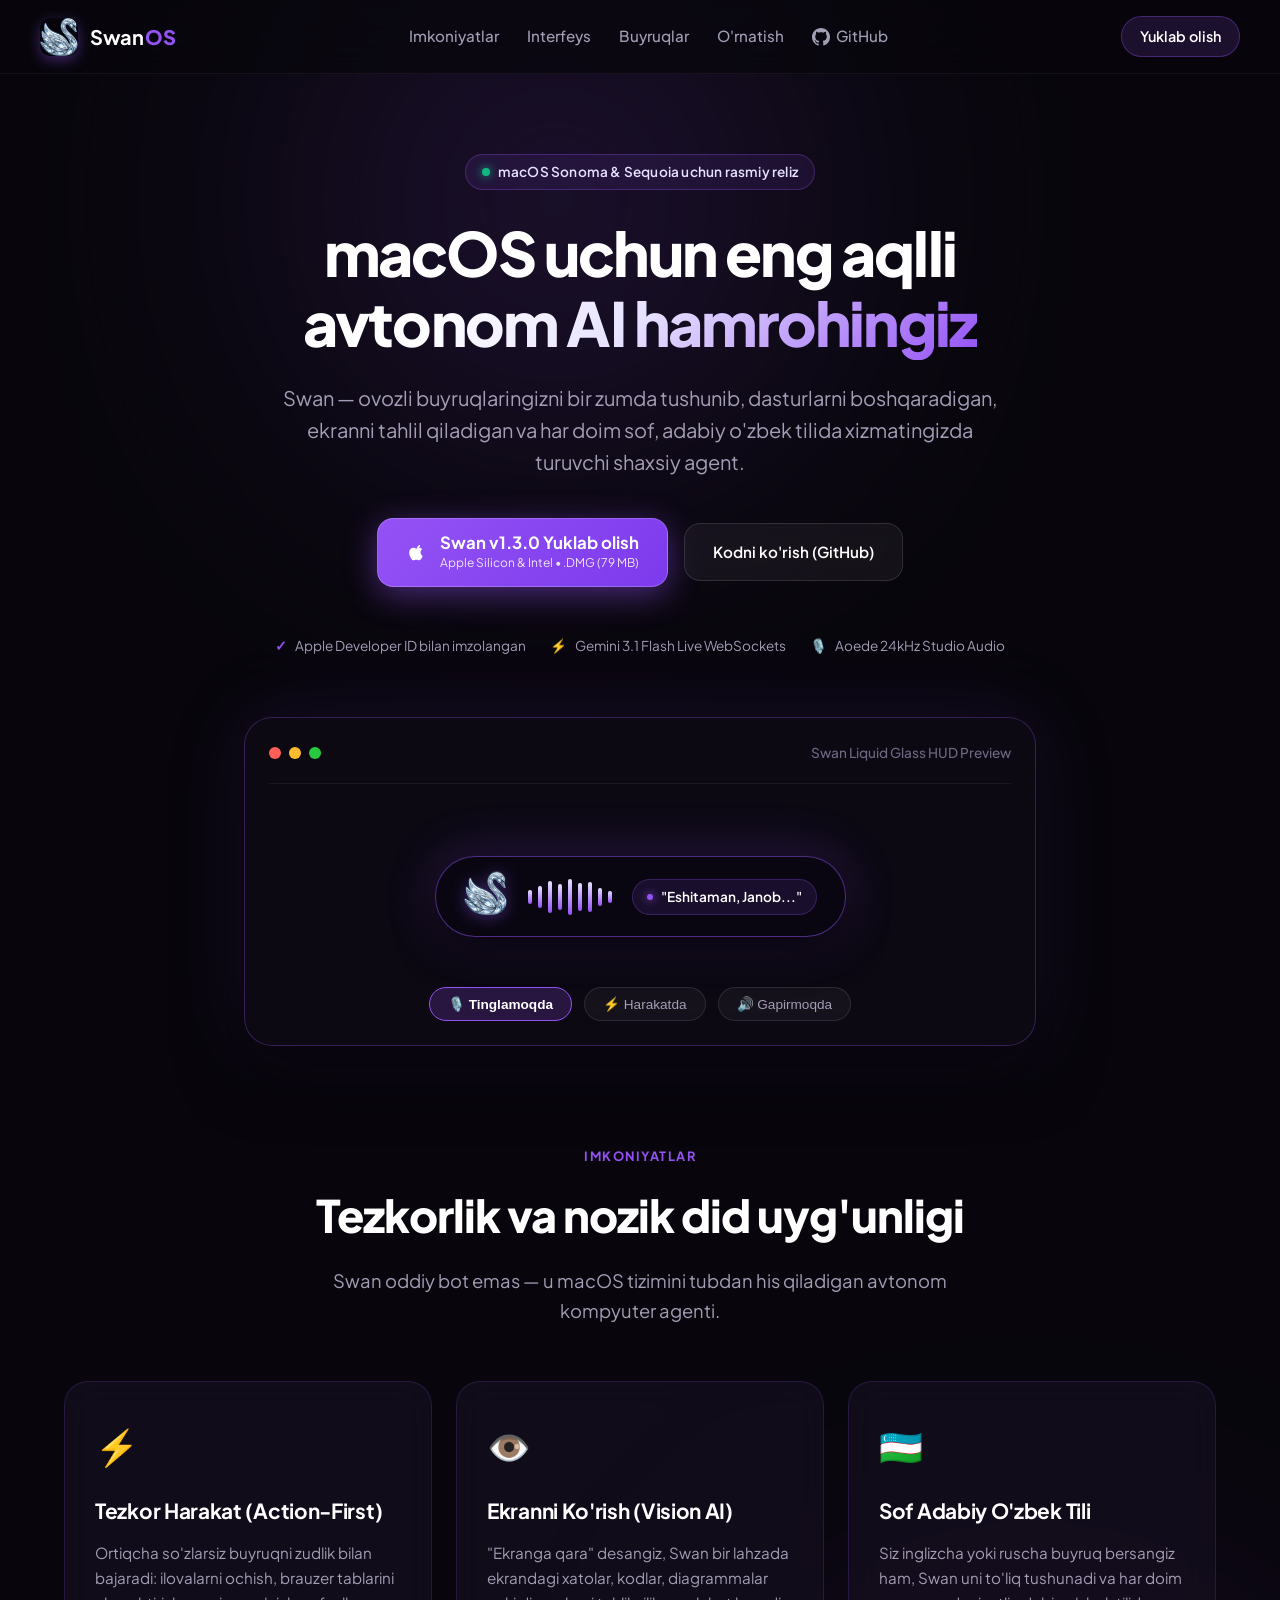
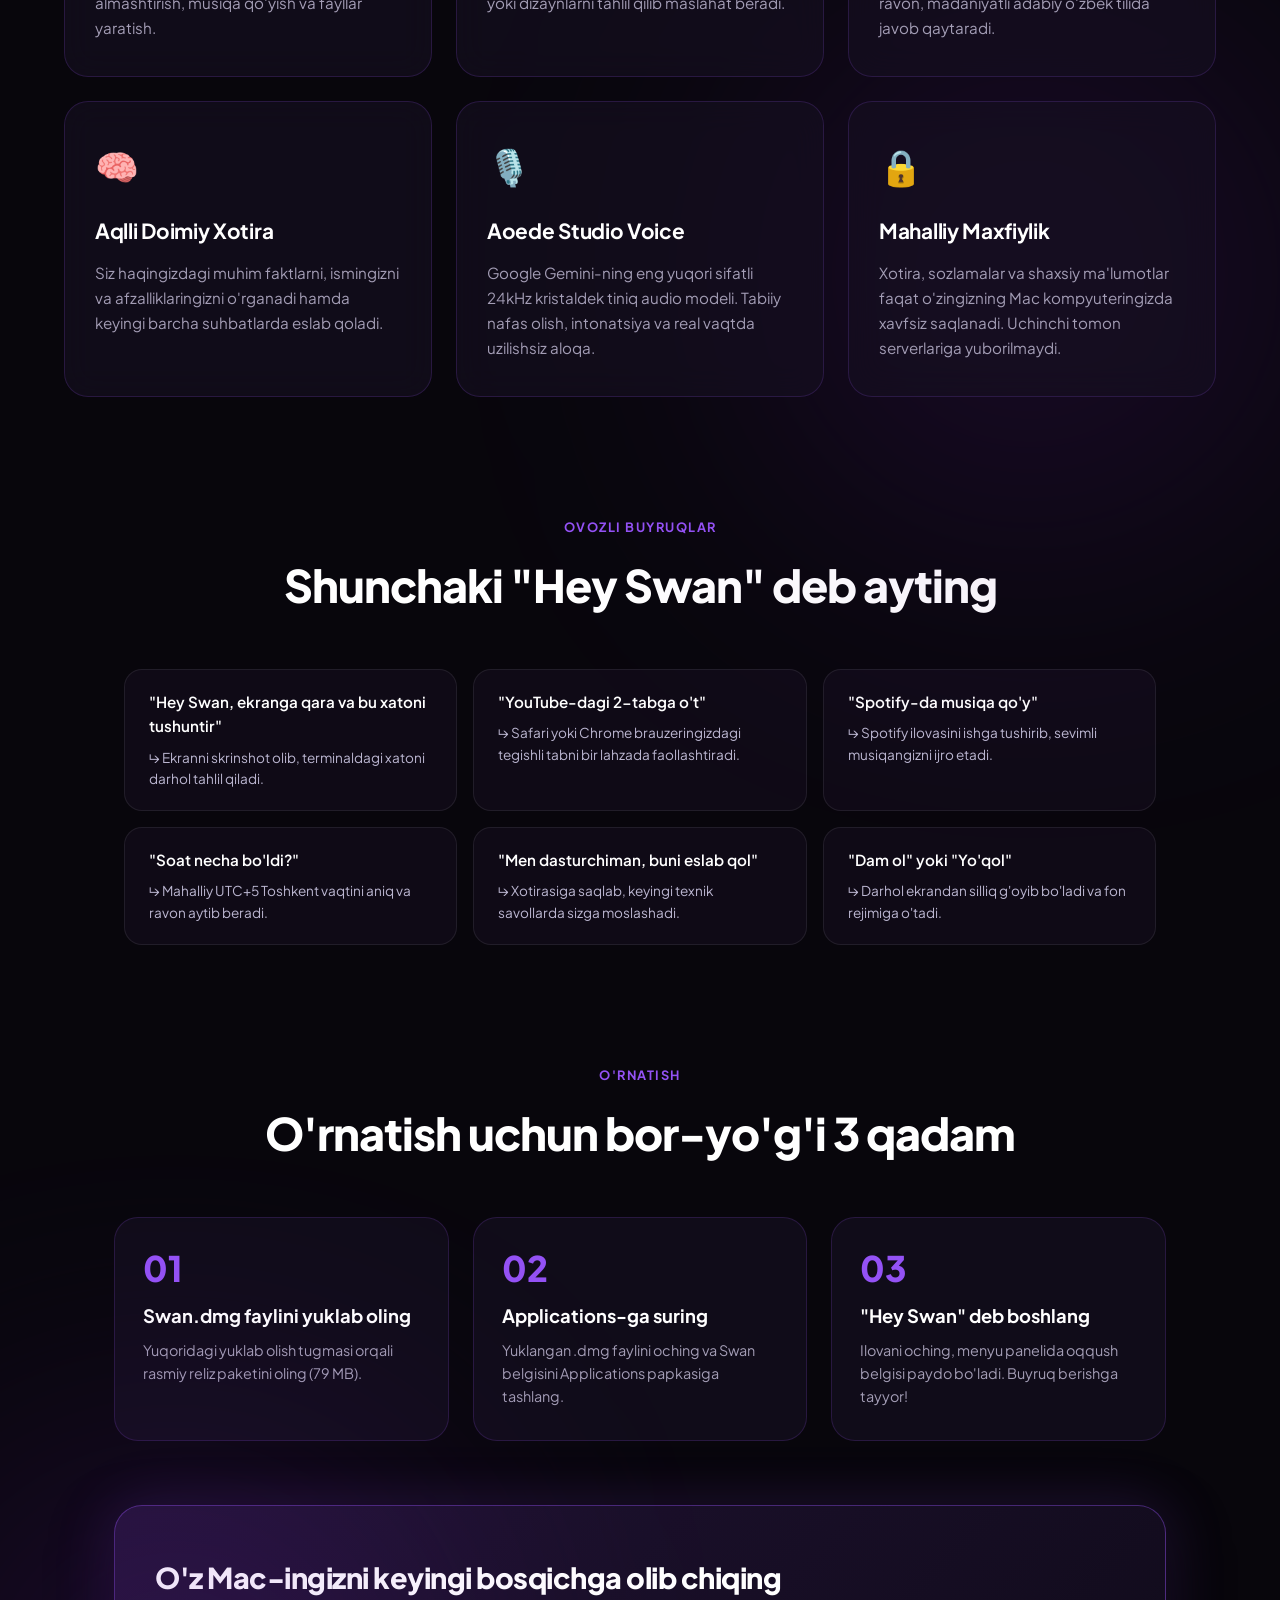
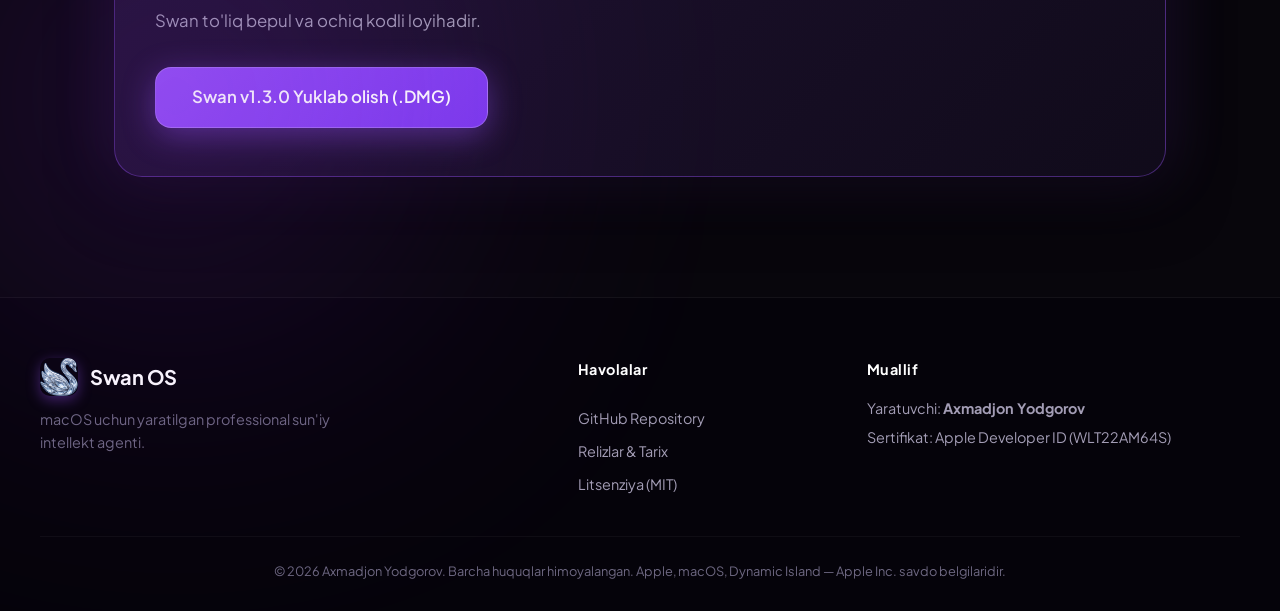
==== docs/index.html @ 7683cc13 "feat(release): Swan v1.3.0 - top-bezel cyber-hand pointer cursor, floating movable/resizable report " ====
<!DOCTYPE html>
<html lang="uz">
<head>
  <meta charset="UTF-8">
  <meta name="viewport" content="width=device-width, initial-scale=1.0">
  <title>Swan AI — macOS uchun avtonom intellektual agent</title>
  <meta name="description" content="macOS uchun maxsus yaratilgan, sof o'zbek tilida so'zlashuvchi avtonom sun'iy intellekt kompyuter agenti.">
  <link rel="icon" type="image/png" href="swan_logo.png">
  <link rel="stylesheet" href="style.css">
  <link rel="preconnect" href="https://fonts.googleapis.com">
  <link rel="preconnect" href="https://fonts.gstatic.com" crossorigin>
  <link href="https://fonts.googleapis.com/css2?family=Plus+Jakarta+Sans:wght@300;400;500;600;700;800&display=swap" rel="stylesheet">
</head>
<body>
  <!-- Ambient background glow -->
  <div class="ambient-glow glow-1"></div>
  <div class="ambient-glow glow-2"></div>
  <div class="ambient-glow glow-3"></div>

  <!-- Navigation -->
  <header class="nav-container">
    <nav class="navbar">
      <a href="#" class="brand">
        <img src="swan_logo.png" alt="Swan Logo" class="nav-logo">
        <span class="brand-text">Swan<span class="brand-accent">OS</span></span>
      </a>
      <div class="nav-links">
        <a href="#features">Imkoniyatlar</a>
        <a href="#demo">Interfeys</a>
        <a href="#commands">Buyruqlar</a>
        <a href="#install">O'rnatish</a>
        <a href="https://github.com/AxmadjonTeacher/AI-assistant" target="_blank" class="github-link">
          <svg class="gh-icon" viewBox="0 0 24 24" width="18" height="18" fill="currentColor">
            <path d="M12 0C5.37 0 0 5.37 0 12c0 5.31 3.435 9.795 8.205 11.385.6.105.825-.255.825-.57 0-.285-.015-1.23-.015-2.235-3.015.555-3.795-.735-4.035-1.41-.135-.345-.72-1.41-1.23-1.695-.42-.225-1.02-.78-.015-.795.945-.015 1.62.87 1.845 1.23 1.08 1.815 2.805 1.305 3.495.99.105-.78.42-1.305.765-1.605-2.67-.3-5.46-1.335-5.46-5.925 0-1.305.465-2.385 1.23-3.225-.12-.3-.54-1.53.12-3.18 0 0 1.005-.315 3.3 1.23.96-.27 1.98-.405 3-.405s2.04.135 3 .405c2.295-1.56 3.3-1.23 3.3-1.23.66 1.65.24 2.88.12 3.18.765.84 1.23 1.905 1.23 3.225 0 4.605-2.805 5.625-5.475 5.925.435.375.81 1.095.81 2.22 0 1.605-.015 2.895-.015 3.3 0 .315.225.69.825.57A12.02 12.02 0 0024 12c0-6.63-5.37-12-12-12z"/>
          </svg>
          GitHub
        </a>
      </div>
      <a href="https://github.com/AxmadjonTeacher/AI-assistant/releases/latest/download/Swan.dmg" class="nav-btn">
        <span>Yuklab olish</span>
      </a>
    </nav>
  </header>

  <!-- Hero Section -->
  <main>
    <section class="hero-section">
      <div class="hero-pill">
        <span class="pill-dot"></span>
        <span class="pill-text">macOS Sonoma & Sequoia uchun rasmiy reliz</span>
      </div>

      <h1 class="hero-title">
        macOS uchun eng aqlli <br>
        <span class="text-gradient">avtonom AI hamrohingiz</span>
      </h1>

      <p class="hero-subtitle">
        Swan — ovozli buyruqlaringizni bir zumda tushunib, dasturlarni boshqaradigan, ekranni tahlil qiladigan va har doim sof, adabiy o'zbek tilida xizmatingizda turuvchi shaxsiy agent.
      </p>

      <div class="hero-cta-group">
        <a href="https://github.com/AxmadjonTeacher/AI-assistant/releases/latest/download/Swan.dmg" class="btn-primary">
          <svg viewBox="0 0 24 24" width="20" height="20" fill="currentColor" class="apple-icon">
            <path d="M18.71 19.5c-.83 1.24-1.71 2.45-3.05 2.47-1.34.03-1.77-.79-3.29-.79-1.53 0-2 .77-3.27.82-1.31.05-2.3-1.32-3.14-2.53C4.25 17 2.94 12.45 4.7 9.39c.87-1.52 2.43-2.48 4.12-2.51 1.28-.02 2.5.87 3.29.87.78 0 2.26-1.07 3.81-.91.65.03 2.47.26 3.64 1.98-.09.06-2.17 1.28-2.15 3.81.03 3.02 2.65 4.03 2.68 4.04-.03.07-.42 1.44-1.38 2.83M15.97 6.37c.61-.75 1.04-1.8 1.01-2.85-.9.04-2.03.62-2.67 1.37-.56.65-1.06 1.71-.93 2.73 1.01.08 2.05-.53 2.59-1.25z"/>
          </svg>
          <div class="btn-text-col">
            <span class="btn-title">Swan v1.3.0 Yuklab olish</span>
            <span class="btn-meta">Apple Silicon & Intel • .DMG (79 MB)</span>
          </div>
        </a>
        <a href="https://github.com/AxmadjonTeacher/AI-assistant" target="_blank" class="btn-secondary">
          <span>Kodni ko'rish (GitHub)</span>
        </a>
      </div>

      <div class="hero-badges">
        <div class="badge-item">
          <span class="badge-icon">✓</span>
          <span>Apple Developer ID bilan imzolangan</span>
        </div>
        <div class="badge-item">
          <span class="badge-icon">⚡</span>
          <span>Gemini 3.1 Flash Live WebSockets</span>
        </div>
        <div class="badge-item">
          <span class="badge-icon">🎙️</span>
          <span>Aoede 24kHz Studio Audio</span>
        </div>
      </div>
    </section>

    <!-- Liquid HUD Interactive Preview -->
    <section id="demo" class="preview-section">
      <div class="preview-wrapper">
        <div class="mac-status-mockup">
          <div class="traffic-lights">
            <span class="dot close"></span>
            <span class="dot min"></span>
            <span class="dot max"></span>
          </div>
          <div class="mockup-title">Swan Liquid Glass HUD Preview</div>
        </div>

        <div class="hud-capsule-display">
          <div class="liquid-capsule">
            <div class="capsule-logo-container">
              <img src="swan_logo.png" alt="Swan Crystal Logo" class="capsule-swan-logo">
            </div>

            <div class="capsule-wave-area">
              <div class="wave-canvas-mockup">
                <span class="wave-bar bar-1"></span>
                <span class="wave-bar bar-2"></span>
                <span class="wave-bar bar-3"></span>
                <span class="wave-bar bar-4"></span>
                <span class="wave-bar bar-5"></span>
                <span class="wave-bar bar-6"></span>
                <span class="wave-bar bar-7"></span>
                <span class="wave-bar bar-8"></span>
                <span class="wave-bar bar-9"></span>
              </div>
            </div>

            <div class="capsule-status-badge">
              <span class="status-pulse"></span>
              <span class="status-text" id="statusText">"Eshitaman, Janob..."</span>
            </div>
          </div>
        </div>

        <div class="hud-interactive-controls">
          <button class="pill-ctrl active" onclick="setDemoState('listening')">🎙️ Tinglamoqda</button>
          <button class="pill-ctrl" onclick="setDemoState('thinking')">⚡ Harakatda</button>
          <button class="pill-ctrl" onclick="setDemoState('speaking')">🔊 Gapirmoqda</button>
        </div>
      </div>
    </section>

    <!-- Key Features Grid -->
    <section id="features" class="features-section">
      <div class="section-tag">IMKONIYATLAR</div>
      <h2 class="section-heading">Tezkorlik va nozik did uyg'unligi</h2>
      <p class="section-desc">Swan oddiy bot emas — u macOS tizimini tubdan his qiladigan avtonom kompyuter agenti.</p>

      <div class="features-grid">
        <div class="feature-card">
          <div class="card-glow"></div>
          <div class="card-icon">⚡</div>
          <h3 class="card-title">Tezkor Harakat (Action-First)</h3>
          <p class="card-desc">Ortiqcha so'zlarsiz buyruqni zudlik bilan bajaradi: ilovalarni ochish, brauzer tablarini almashtirish, musiqa qo'yish va fayllar yaratish.</p>
        </div>

        <div class="feature-card">
          <div class="card-glow"></div>
          <div class="card-icon">👁️</div>
          <h3 class="card-title">Ekranni Ko'rish (Vision AI)</h3>
          <p class="card-desc">"Ekranga qara" desangiz, Swan bir lahzada ekrandagi xatolar, kodlar, diagrammalar yoki dizaynlarni tahlil qilib maslahat beradi.</p>
        </div>

        <div class="feature-card">
          <div class="card-glow"></div>
          <div class="card-icon">🇺🇿</div>
          <h3 class="card-title">Sof Adabiy O'zbek Tili</h3>
          <p class="card-desc">Siz inglizcha yoki ruscha buyruq bersangiz ham, Swan uni to'liq tushunadi va har doim ravon, madaniyatli adabiy o'zbek tilida javob qaytaradi.</p>
        </div>

        <div class="feature-card">
          <div class="card-glow"></div>
          <div class="card-icon">🧠</div>
          <h3 class="card-title">Aqlli Doimiy Xotira</h3>
          <p class="card-desc">Siz haqingizdagi muhim faktlarni, ismingizni va afzalliklaringizni o'rganadi hamda keyingi barcha suhbatlarda eslab qoladi.</p>
        </div>

        <div class="feature-card">
          <div class="card-glow"></div>
          <div class="card-icon">🎙️</div>
          <h3 class="card-title">Aoede Studio Voice</h3>
          <p class="card-desc">Google Gemini-ning eng yuqori sifatli 24kHz kristaldek tiniq audio modeli. Tabiiy nafas olish, intonatsiya va real vaqtda uzilishsiz aloqa.</p>
        </div>

        <div class="feature-card">
          <div class="card-glow"></div>
          <div class="card-icon">🔒</div>
          <h3 class="card-title">Mahalliy Maxfiylik</h3>
          <p class="card-desc">Xotira, sozlamalar va shaxsiy ma'lumotlar faqat o'zingizning Mac kompyuteringizda xavfsiz saqlanadi. Uchinchi tomon serverlariga yuborilmaydi.</p>
        </div>
      </div>
    </section>

    <!-- Voice Commands Showcase -->
    <section id="commands" class="commands-section">
      <div class="section-tag">OVOZLI BUYRUQLAR</div>
      <h2 class="section-heading">Shunchaki "Hey Swan" deb ayting</h2>

      <div class="commands-grid">
        <div class="cmd-box">
          <div class="cmd-quote">"Hey Swan, ekranga qara va bu xatoni tushuntir"</div>
          <div class="cmd-response">↳ Ekranni skrinshot olib, terminaldagi xatoni darhol tahlil qiladi.</div>
        </div>
        <div class="cmd-box">
          <div class="cmd-quote">"YouTube-dagi 2-tabga o't"</div>
          <div class="cmd-response">↳ Safari yoki Chrome brauzeringizdagi tegishli tabni bir lahzada faollashtiradi.</div>
        </div>
        <div class="cmd-box">
          <div class="cmd-quote">"Spotify-da musiqa qo'y"</div>
          <div class="cmd-response">↳ Spotify ilovasini ishga tushirib, sevimli musiqangizni ijro etadi.</div>
        </div>
        <div class="cmd-box">
          <div class="cmd-quote">"Soat necha bo'ldi?"</div>
          <div class="cmd-response">↳ Mahalliy UTC+5 Toshkent vaqtini aniq va ravon aytib beradi.</div>
        </div>
        <div class="cmd-box">
          <div class="cmd-quote">"Men dasturchiman, buni eslab qol"</div>
          <div class="cmd-response">↳ Xotirasiga saqlab, keyingi texnik savollarda sizga moslashadi.</div>
        </div>
        <div class="cmd-box">
          <div class="cmd-quote">"Dam ol" yoki "Yo'qol"</div>
          <div class="cmd-response">↳ Darhol ekrandan silliq g'oyib bo'ladi va fon rejimiga o'tadi.</div>
        </div>
      </div>
    </section>

    <!-- Installation Steps -->
    <section id="install" class="install-section">
      <div class="section-tag">O'RNATISH</div>
      <h2 class="section-heading">O'rnatish uchun bor-yo'g'i 3 qadam</h2>

      <div class="steps-grid">
        <div class="step-card">
          <div class="step-num">01</div>
          <h3 class="step-title">Swan.dmg faylini yuklab oling</h3>
          <p class="step-text">Yuqoridagi yuklab olish tugmasi orqali rasmiy reliz paketini oling (79 MB).</p>
        </div>
        <div class="step-card">
          <div class="step-num">02</div>
          <h3 class="step-title">Applications-ga suring</h3>
          <p class="step-text">Yuklangan .dmg faylini oching va Swan belgisini Applications papkasiga tashlang.</p>
        </div>
        <div class="step-card">
          <div class="step-num">03</div>
          <h3 class="step-title">"Hey Swan" deb boshlang</h3>
          <p class="step-text">Ilovani oching, menyu panelida oqqush belgisi paydo bo'ladi. Buyruq berishga tayyor!</p>
        </div>
      </div>

      <div class="download-banner">
        <div class="banner-content">
          <h3 class="banner-title">O'z Mac-ingizni keyingi bosqichga olib chiqing</h3>
          <p class="banner-subtitle">Swan to'liq bepul va ochiq kodli loyihadir.</p>
        </div>
        <a href="https://github.com/AxmadjonTeacher/AI-assistant/releases/latest/download/Swan.dmg" class="btn-primary banner-btn">
          <span>Swan v1.3.0 Yuklab olish (.DMG)</span>
        </a>
      </div>
    </section>
  </main>

  <!-- Footer -->
  <footer class="site-footer">
    <div class="footer-inner">
      <div class="footer-col">
        <div class="brand">
          <img src="swan_logo.png" alt="Swan Logo" class="nav-logo">
          <span class="brand-text">Swan OS</span>
        </div>
        <p class="footer-desc">macOS uchun yaratilgan professional sun'iy intellekt agenti.</p>
      </div>
      <div class="footer-col footer-links-col">
        <h4>Havolalar</h4>
        <a href="https://github.com/AxmadjonTeacher/AI-assistant" target="_blank">GitHub Repository</a>
        <a href="https://github.com/AxmadjonTeacher/AI-assistant/releases" target="_blank">Relizlar & Tarix</a>
        <a href="https://github.com/AxmadjonTeacher/AI-assistant/blob/main/LICENSE" target="_blank">Litsenziya (MIT)</a>
      </div>
      <div class="footer-col footer-author-col">
        <h4>Muallif</h4>
        <p>Yaratuvchi: <strong>Axmadjon Yodgorov</strong></p>
        <p>Sertifikat: Apple Developer ID (WLT22AM64S)</p>
      </div>
    </div>
    <div class="footer-bottom">
      <p>© 2026 Axmadjon Yodgorov. Barcha huquqlar himoyalangan. Apple, macOS, Dynamic Island — Apple Inc. savdo belgilaridir.</p>
    </div>
  </footer>

  <script>
    function setDemoState(state) {
      document.querySelectorAll('.pill-ctrl').forEach(btn => btn.classList.remove('active'));
      const statusText = document.getElementById('statusText');
      const waveBars = document.querySelectorAll('.wave-bar');
      
      if (state === 'listening') {
        event.target.classList.add('active');
        statusText.innerText = '"Eshitaman, Janob..."';
        waveBars.forEach(bar => {
          bar.style.animationDuration = '1.2s';
          bar.style.opacity = '0.9';
        });
      } else if (state === 'thinking') {
        event.target.classList.add('active');
        statusText.innerText = '⚡ Buyruq bajarilmoqda...';
        waveBars.forEach(bar => {
          bar.style.animationDuration = '0.5s';
          bar.style.opacity = '1';
        });
      } else if (state === 'speaking') {
        event.target.classList.add('active');
        statusText.innerText = '🔊 "Safari ochildi, Janob."';
        waveBars.forEach(bar => {
          bar.style.animationDuration = '0.8s';
          bar.style.opacity = '1';
        });
      }
    }
  </script>
</body>
</html>
---- docs/style.css ----
:root {
  --bg-color: #08060c;
  --bg-card: rgba(22, 16, 33, 0.65);
  --bg-card-hover: rgba(32, 24, 48, 0.85);
  --border-card: rgba(148, 82, 245, 0.18);
  --border-card-hover: rgba(148, 82, 245, 0.45);
  --color-violet: #9452F5;
  --color-lavender: #E6E1FF;
  --color-accent: #A855F7;
  --text-main: #FFFFFF;
  --text-sub: #A39DB5;
  --text-dim: #6E6882;
  --font-main: 'Plus Jakarta Sans', -apple-system, BlinkMacSystemFont, 'SF Pro Display', sans-serif;
  --radius-capsule: 9999px;
  --radius-card: 24px;
}

* {
  box-sizing: border-box;
  margin: 0;
  padding: 0;
}

html {
  scroll-behavior: smooth;
}

body {
  background-color: var(--bg-color);
  color: var(--text-main);
  font-family: var(--font-main);
  line-height: 1.6;
  overflow-x: hidden;
  position: relative;
  -webkit-font-smoothing: antialiased;
}

/* Ambient glow orbs */
.ambient-glow {
  position: absolute;
  border-radius: 50%;
  filter: blur(140px);
  pointer-events: none;
  z-index: 0;
  opacity: 0.35;
}

.glow-1 {
  top: -100px;
  left: 20%;
  width: 600px;
  height: 600px;
  background: radial-gradient(circle, #9452F5 0%, rgba(148, 82, 245, 0) 70%);
}

.glow-2 {
  top: 40%;
  right: -100px;
  width: 700px;
  height: 700px;
  background: radial-gradient(circle, #6B21A8 0%, rgba(107, 33, 168, 0) 70%);
}

.glow-3 {
  bottom: 5%;
  left: -150px;
  width: 650px;
  height: 650px;
  background: radial-gradient(circle, #7E22CE 0%, rgba(126, 34, 206, 0) 70%);
}

/* Navigation */
.nav-container {
  position: sticky;
  top: 0;
  z-index: 100;
  padding: 16px 24px;
  backdrop-filter: blur(20px);
  -webkit-backdrop-filter: blur(20px);
  background: rgba(8, 6, 12, 0.7);
  border-bottom: 1px solid rgba(255, 255, 255, 0.05);
}

.navbar {
  max-width: 1200px;
  margin: 0 auto;
  display: flex;
  align-items: center;
  justify-content: space-between;
}

.brand {
  display: flex;
  align-items: center;
  gap: 12px;
  text-decoration: none;
  color: #fff;
}

.nav-logo {
  width: 38px;
  height: 38px;
  border-radius: 10px;
  object-fit: cover;
  box-shadow: 0 4px 14px rgba(148, 82, 245, 0.4);
}

.brand-text {
  font-size: 1.25rem;
  font-weight: 700;
  letter-spacing: -0.5px;
}

.brand-accent {
  color: var(--color-violet);
  margin-left: 2px;
  font-weight: 800;
}

.nav-links {
  display: flex;
  align-items: center;
  gap: 28px;
}

.nav-links a {
  color: var(--text-sub);
  text-decoration: none;
  font-size: 0.95rem;
  font-weight: 500;
  transition: color 0.2s;
  display: flex;
  align-items: center;
  gap: 6px;
}

.nav-links a:hover {
  color: #fff;
}

.nav-btn {
  background: rgba(148, 82, 245, 0.15);
  border: 1px solid rgba(148, 82, 245, 0.35);
  color: #fff;
  padding: 8px 18px;
  border-radius: var(--radius-capsule);
  font-size: 0.9rem;
  font-weight: 600;
  text-decoration: none;
  transition: all 0.2s;
}

.nav-btn:hover {
  background: var(--color-violet);
  box-shadow: 0 4px 20px rgba(148, 82, 245, 0.5);
  transform: translateY(-1px);
}

/* Hero Section */
.hero-section {
  position: relative;
  z-index: 1;
  max-width: 960px;
  margin: 80px auto 60px;
  text-align: center;
  padding: 0 24px;
}

.hero-pill {
  display: inline-flex;
  align-items: center;
  gap: 8px;
  padding: 6px 16px;
  background: rgba(148, 82, 245, 0.1);
  border: 1px solid rgba(148, 82, 245, 0.3);
  border-radius: var(--radius-capsule);
  margin-bottom: 28px;
}

.pill-dot {
  width: 8px;
  height: 8px;
  border-radius: 50%;
  background: #10B981;
  box-shadow: 0 0 10px #10B981;
}

.pill-text {
  font-size: 0.85rem;
  font-weight: 600;
  color: var(--color-lavender);
  letter-spacing: 0.2px;
}

.hero-title {
  font-size: 3.8rem;
  font-weight: 800;
  letter-spacing: -1.8px;
  line-height: 1.15;
  margin-bottom: 24px;
}

.text-gradient {
  background: linear-gradient(135deg, #FFFFFF 20%, var(--color-lavender) 50%, var(--color-violet) 100%);
  -webkit-background-clip: text;
  -webkit-text-fill-color: transparent;
}

.hero-subtitle {
  font-size: 1.25rem;
  color: var(--text-sub);
  max-width: 720px;
  margin: 0 auto 40px;
  line-height: 1.6;
  font-weight: 400;
}

.hero-cta-group {
  display: flex;
  align-items: center;
  justify-content: center;
  gap: 16px;
  margin-bottom: 48px;
  flex-wrap: wrap;
}

.btn-primary {
  display: inline-flex;
  align-items: center;
  gap: 14px;
  background: linear-gradient(135deg, #9452F5 0%, #7C3AED 100%);
  color: #fff;
  padding: 14px 28px;
  border-radius: 16px;
  text-decoration: none;
  font-weight: 600;
  box-shadow: 0 8px 32px rgba(148, 82, 245, 0.45);
  transition: all 0.25s;
  border: 1px solid rgba(255, 255, 255, 0.2);
}

.btn-primary:hover {
  transform: translateY(-2px);
  box-shadow: 0 12px 40px rgba(148, 82, 245, 0.65);
}

.apple-icon {
  flex-shrink: 0;
}

.btn-text-col {
  display: flex;
  flex-direction: column;
  text-align: left;
}

.btn-title {
  font-size: 1.05rem;
  font-weight: 700;
  line-height: 1.2;
}

.btn-meta {
  font-size: 0.75rem;
  opacity: 0.85;
  font-weight: 400;
}

.btn-secondary {
  display: inline-flex;
  align-items: center;
  background: rgba(255, 255, 255, 0.05);
  border: 1px solid rgba(255, 255, 255, 0.12);
  color: #fff;
  padding: 16px 28px;
  border-radius: 16px;
  text-decoration: none;
  font-weight: 600;
  font-size: 0.95rem;
  transition: all 0.2s;
  backdrop-filter: blur(10px);
}

.btn-secondary:hover {
  background: rgba(255, 255, 255, 0.1);
  border-color: rgba(255, 255, 255, 0.25);
  transform: translateY(-2px);
}

.hero-badges {
  display: flex;
  align-items: center;
  justify-content: center;
  gap: 24px;
  flex-wrap: wrap;
}

.badge-item {
  display: flex;
  align-items: center;
  gap: 8px;
  font-size: 0.85rem;
  color: var(--text-sub);
}

.badge-icon {
  color: var(--color-violet);
  font-weight: 700;
}

/* Liquid HUD Preview */
.preview-section {
  position: relative;
  z-index: 1;
  max-width: 840px;
  margin: 0 auto 100px;
  padding: 0 24px;
}

.preview-wrapper {
  background: rgba(14, 10, 22, 0.8);
  border: 1px solid rgba(148, 82, 245, 0.3);
  border-radius: 28px;
  padding: 24px;
  box-shadow: 0 24px 64px rgba(0, 0, 0, 0.6), 0 0 80px rgba(148, 82, 245, 0.15);
  backdrop-filter: blur(25px);
  -webkit-backdrop-filter: blur(25px);
}

.mac-status-mockup {
  display: flex;
  align-items: center;
  justify-content: space-between;
  padding-bottom: 20px;
  border-bottom: 1px solid rgba(255, 255, 255, 0.06);
  margin-bottom: 32px;
}

.traffic-lights {
  display: flex;
  gap: 8px;
}

.traffic-lights .dot {
  width: 12px;
  height: 12px;
  border-radius: 50%;
}

.dot.close { background: #FF5F56; }
.dot.min { background: #FFBD2E; }
.dot.max { background: #27C93F; }

.mockup-title {
  font-size: 0.85rem;
  color: var(--text-dim);
  font-weight: 500;
}

.hud-capsule-display {
  display: flex;
  justify-content: center;
  align-items: center;
  padding: 40px 0;
}

.liquid-capsule {
  display: flex;
  align-items: center;
  gap: 20px;
  background: rgba(10, 7, 18, 0.92);
  border: 1.5px solid rgba(148, 82, 245, 0.5);
  border-radius: 40px;
  padding: 14px 28px;
  box-shadow: 0 12px 40px rgba(0, 0, 0, 0.8), 0 0 50px rgba(148, 82, 245, 0.3);
}

.capsule-swan-logo {
  width: 44px;
  height: 44px;
  object-fit: contain;
  filter: drop-shadow(0 2px 8px rgba(148, 82, 245, 0.4));
}

.wave-canvas-mockup {
  display: flex;
  align-items: center;
  gap: 6px;
  height: 38px;
}

.wave-bar {
  width: 4px;
  background: linear-gradient(180deg, var(--color-lavender) 0%, var(--color-violet) 100%);
  border-radius: 4px;
  animation: wavePulse 1s ease-in-out infinite alternate;
}

.bar-1 { height: 14px; animation-delay: 0.1s; }
.bar-2 { height: 22px; animation-delay: 0.3s; }
.bar-3 { height: 32px; animation-delay: 0.2s; }
.bar-4 { height: 26px; animation-delay: 0.4s; }
.bar-5 { height: 36px; animation-delay: 0.15s; }
.bar-6 { height: 28px; animation-delay: 0.35s; }
.bar-7 { height: 30px; animation-delay: 0.25s; }
.bar-8 { height: 18px; animation-delay: 0.45s; }
.bar-9 { height: 12px; animation-delay: 0.05s; }

@keyframes wavePulse {
  0% { transform: scaleY(0.4); opacity: 0.6; }
  100% { transform: scaleY(1.2); opacity: 1; }
}

.capsule-status-badge {
  display: flex;
  align-items: center;
  gap: 8px;
  background: rgba(148, 82, 245, 0.12);
  padding: 6px 14px;
  border-radius: var(--radius-capsule);
  border: 1px solid rgba(148, 82, 245, 0.25);
}

.status-pulse {
  width: 6px;
  height: 6px;
  border-radius: 50%;
  background: var(--color-violet);
  box-shadow: 0 0 8px var(--color-violet);
}

.status-text {
  font-size: 0.85rem;
  font-weight: 600;
  color: #fff;
}

.hud-interactive-controls {
  display: flex;
  justify-content: center;
  gap: 12px;
  padding-top: 10px;
}

.pill-ctrl {
  background: rgba(255, 255, 255, 0.04);
  border: 1px solid rgba(255, 255, 255, 0.1);
  color: var(--text-sub);
  padding: 8px 18px;
  border-radius: var(--radius-capsule);
  font-size: 0.85rem;
  font-weight: 500;
  cursor: pointer;
  transition: all 0.2s;
}

.pill-ctrl:hover {
  background: rgba(255, 255, 255, 0.08);
  color: #fff;
}

.pill-ctrl.active {
  background: rgba(148, 82, 245, 0.2);
  border-color: var(--color-violet);
  color: #fff;
  font-weight: 600;
}

/* Features Section */
.features-section {
  max-width: 1200px;
  margin: 0 auto 120px;
  padding: 0 24px;
  text-align: center;
}

.section-tag {
  font-size: 0.8rem;
  font-weight: 700;
  color: var(--color-violet);
  letter-spacing: 1.5px;
  margin-bottom: 12px;
}

.section-heading {
  font-size: 2.8rem;
  font-weight: 800;
  letter-spacing: -1px;
  margin-bottom: 16px;
}

.section-desc {
  font-size: 1.15rem;
  color: var(--text-sub);
  max-width: 650px;
  margin: 0 auto 56px;
}

.features-grid {
  display: grid;
  grid-template-columns: repeat(auto-fit, minmax(340px, 1fr));
  gap: 24px;
  text-align: left;
}

.feature-card {
  position: relative;
  background: var(--bg-card);
  border: 1px solid var(--border-card);
  border-radius: var(--radius-card);
  padding: 36px 30px;
  overflow: hidden;
  transition: all 0.3s cubic-bezier(0.16, 1, 0.3, 1);
  backdrop-filter: blur(16px);
  -webkit-backdrop-filter: blur(16px);
}

.feature-card:hover {
  background: var(--bg-card-hover);
  border-color: var(--border-card-hover);
  transform: translateY(-4px);
  box-shadow: 0 16px 40px rgba(0, 0, 0, 0.4), 0 0 30px rgba(148, 82, 245, 0.15);
}

.card-icon {
  font-size: 2.2rem;
  margin-bottom: 20px;
}

.card-title {
  font-size: 1.3rem;
  font-weight: 700;
  margin-bottom: 12px;
  color: #fff;
  letter-spacing: -0.3px;
}

.card-desc {
  font-size: 0.95rem;
  color: var(--text-sub);
  line-height: 1.65;
}

/* Commands Showcase */
.commands-section {
  max-width: 1080px;
  margin: 0 auto 120px;
  padding: 0 24px;
  text-align: center;
}

.commands-grid {
  display: grid;
  grid-template-columns: repeat(auto-fit, minmax(310px, 1fr));
  gap: 16px;
  margin-top: 48px;
  text-align: left;
}

.cmd-box {
  background: rgba(20, 14, 30, 0.6);
  border: 1px solid rgba(255, 255, 255, 0.08);
  border-radius: 18px;
  padding: 20px 24px;
  transition: all 0.2s;
}

.cmd-box:hover {
  border-color: rgba(148, 82, 245, 0.4);
  background: rgba(28, 20, 42, 0.8);
  transform: translateY(-2px);
}

.cmd-quote {
  font-size: 0.95rem;
  font-weight: 600;
  color: #fff;
  margin-bottom: 8px;
}

.cmd-response {
  font-size: 0.85rem;
  color: var(--color-lavender);
  opacity: 0.8;
}

/* Installation Section */
.install-section {
  max-width: 1100px;
  margin: 0 auto 120px;
  padding: 0 24px;
  text-align: center;
}

.steps-grid {
  display: grid;
  grid-template-columns: repeat(auto-fit, minmax(280px, 1fr));
  gap: 24px;
  margin: 48px 0 64px;
  text-align: left;
}

.step-card {
  background: var(--bg-card);
  border: 1px solid var(--border-card);
  border-radius: var(--radius-card);
  padding: 32px 28px;
}

.step-num {
  font-size: 2.2rem;
  font-weight: 800;
  color: var(--color-violet);
  margin-bottom: 16px;
  line-height: 1;
}

.step-title {
  font-size: 1.15rem;
  font-weight: 700;
  margin-bottom: 8px;
}

.step-text {
  font-size: 0.9rem;
  color: var(--text-sub);
}

.download-banner {
  background: linear-gradient(135deg, rgba(35, 20, 55, 0.9) 0%, rgba(18, 12, 28, 0.9) 100%);
  border: 1.5px solid rgba(148, 82, 245, 0.4);
  border-radius: 28px;
  padding: 48px 40px;
  display: flex;
  align-items: center;
  justify-content: space-between;
  gap: 32px;
  text-align: left;
  box-shadow: 0 24px 60px rgba(0, 0, 0, 0.5), 0 0 60px rgba(148, 82, 245, 0.2);
  flex-wrap: wrap;
}

.banner-title {
  font-size: 1.8rem;
  font-weight: 800;
  letter-spacing: -0.5px;
  margin-bottom: 8px;
}

.banner-subtitle {
  font-size: 1.05rem;
  color: var(--text-sub);
}

.banner-btn {
  flex-shrink: 0;
  padding: 16px 36px;
  font-size: 1.05rem;
}

/* Footer */
.site-footer {
  border-top: 1px solid rgba(255, 255, 255, 0.06);
  background: rgba(6, 4, 10, 0.95);
  padding: 60px 24px 30px;
}

.footer-inner {
  max-width: 1200px;
  margin: 0 auto;
  display: grid;
  grid-template-columns: 2fr 1fr 1.5fr;
  gap: 40px;
  margin-bottom: 40px;
}

.footer-desc {
  font-size: 0.9rem;
  color: var(--text-dim);
  margin-top: 12px;
  max-width: 320px;
}

.footer-col h4 {
  font-size: 0.9rem;
  font-weight: 700;
  color: #fff;
  margin-bottom: 16px;
  letter-spacing: 0.5px;
}

.footer-links-col {
  display: flex;
  flex-direction: column;
  gap: 10px;
}

.footer-links-col a {
  color: var(--text-sub);
  text-decoration: none;
  font-size: 0.9rem;
  transition: color 0.2s;
}

.footer-links-col a:hover {
  color: #fff;
}

.footer-author-col p {
  font-size: 0.9rem;
  color: var(--text-sub);
  margin-bottom: 6px;
}

.footer-bottom {
  max-width: 1200px;
  margin: 0 auto;
  padding-top: 24px;
  border-top: 1px solid rgba(255, 255, 255, 0.04);
  text-align: center;
  font-size: 0.8rem;
  color: var(--text-dim);
}

/* Responsive */
@media (max-width: 768px) {
  .hero-title {
    font-size: 2.5rem;
  }
  .nav-links {
    display: none;
  }
  .footer-inner {
    grid-template-columns: 1fr;
    gap: 32px;
  }
  .download-banner {
    flex-direction: column;
    text-align: center;
  }
  .liquid-capsule {
    flex-direction: column;
    gap: 12px;
  }
}
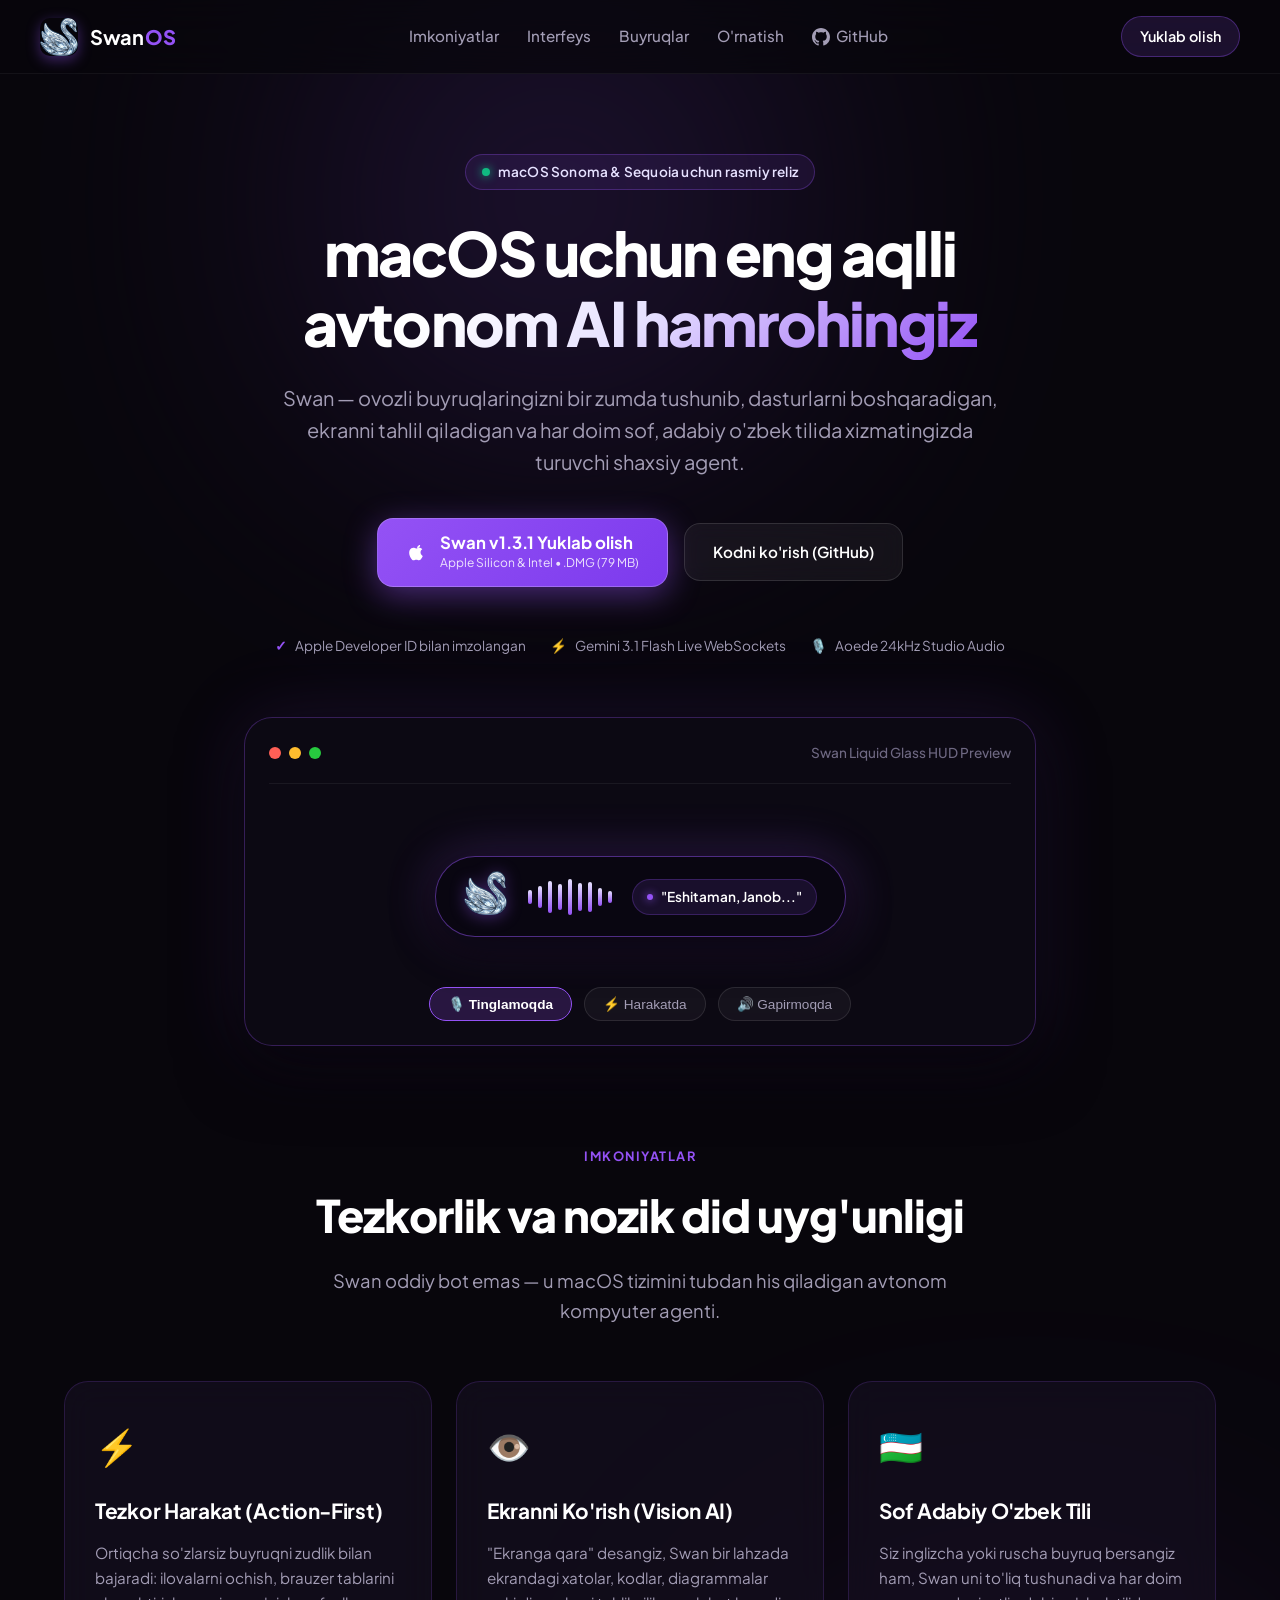
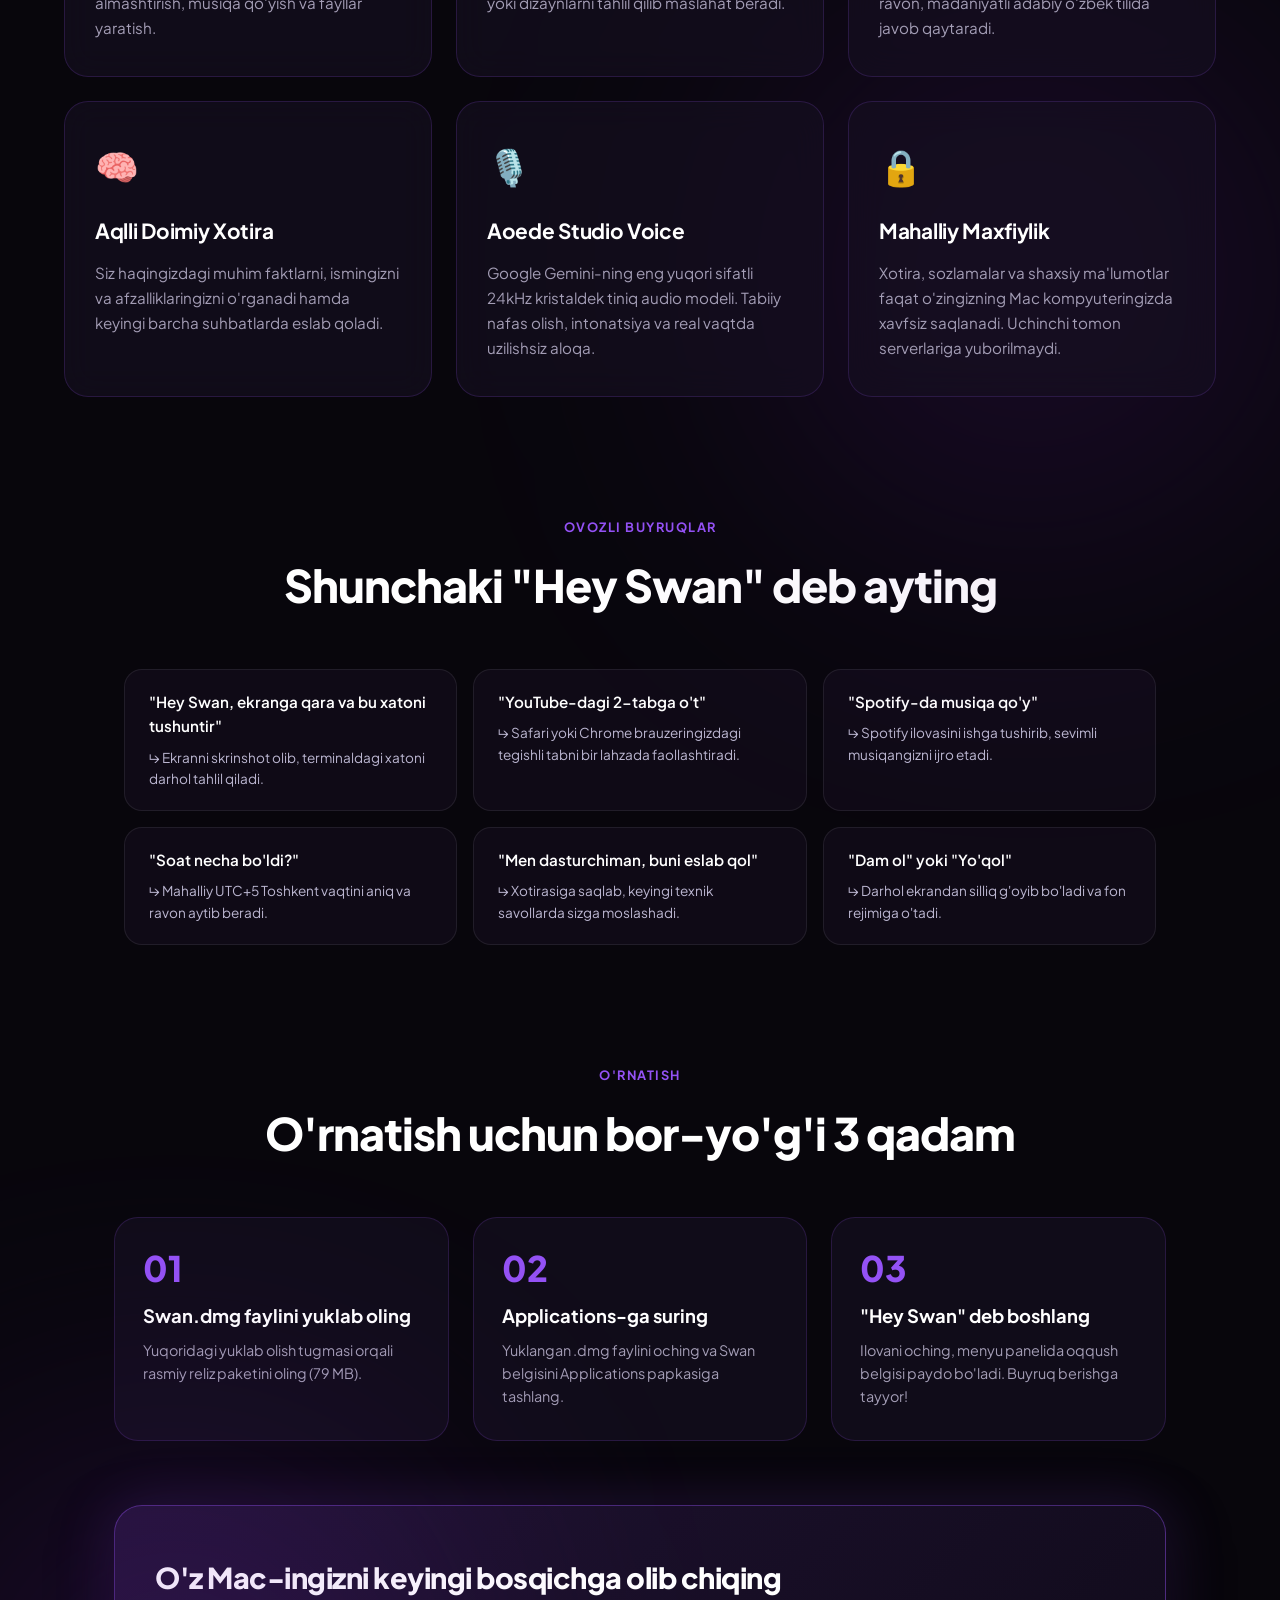
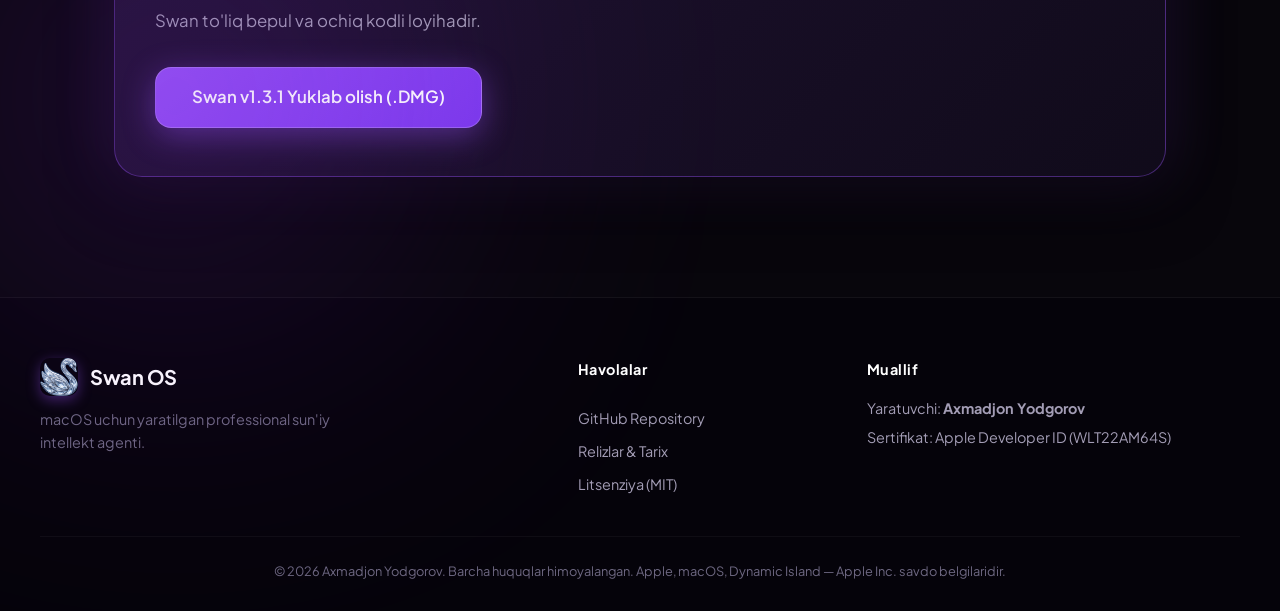
==== commit 3c065cbf: "feat: Apple Dynamic Island HUD redesign and fix pointer idle bubble effect (v1.3.1) - Redesign Notch" ====
--- a/docs/index.html
+++ b/docs/index.html
@@ -65,7 +65,7 @@
             <path d="M18.71 19.5c-.83 1.24-1.71 2.45-3.05 2.47-1.34.03-1.77-.79-3.29-.79-1.53 0-2 .77-3.27.82-1.31.05-2.3-1.32-3.14-2.53C4.25 17 2.94 12.45 4.7 9.39c.87-1.52 2.43-2.48 4.12-2.51 1.28-.02 2.5.87 3.29.87.78 0 2.26-1.07 3.81-.91.65.03 2.47.26 3.64 1.98-.09.06-2.17 1.28-2.15 3.81.03 3.02 2.65 4.03 2.68 4.04-.03.07-.42 1.44-1.38 2.83M15.97 6.37c.61-.75 1.04-1.8 1.01-2.85-.9.04-2.03.62-2.67 1.37-.56.65-1.06 1.71-.93 2.73 1.01.08 2.05-.53 2.59-1.25z"/>
           </svg>
           <div class="btn-text-col">
-            <span class="btn-title">Swan v1.3.0 Yuklab olish</span>
+            <span class="btn-title">Swan v1.3.1 Yuklab olish</span>
             <span class="btn-meta">Apple Silicon & Intel • .DMG (79 MB)</span>
           </div>
         </a>
@@ -250,7 +250,7 @@
           <p class="banner-subtitle">Swan to'liq bepul va ochiq kodli loyihadir.</p>
         </div>
         <a href="https://github.com/AxmadjonTeacher/AI-assistant/releases/latest/download/Swan.dmg" class="btn-primary banner-btn">
-          <span>Swan v1.3.0 Yuklab olish (.DMG)</span>
+          <span>Swan v1.3.1 Yuklab olish (.DMG)</span>
         </a>
       </div>
     </section>
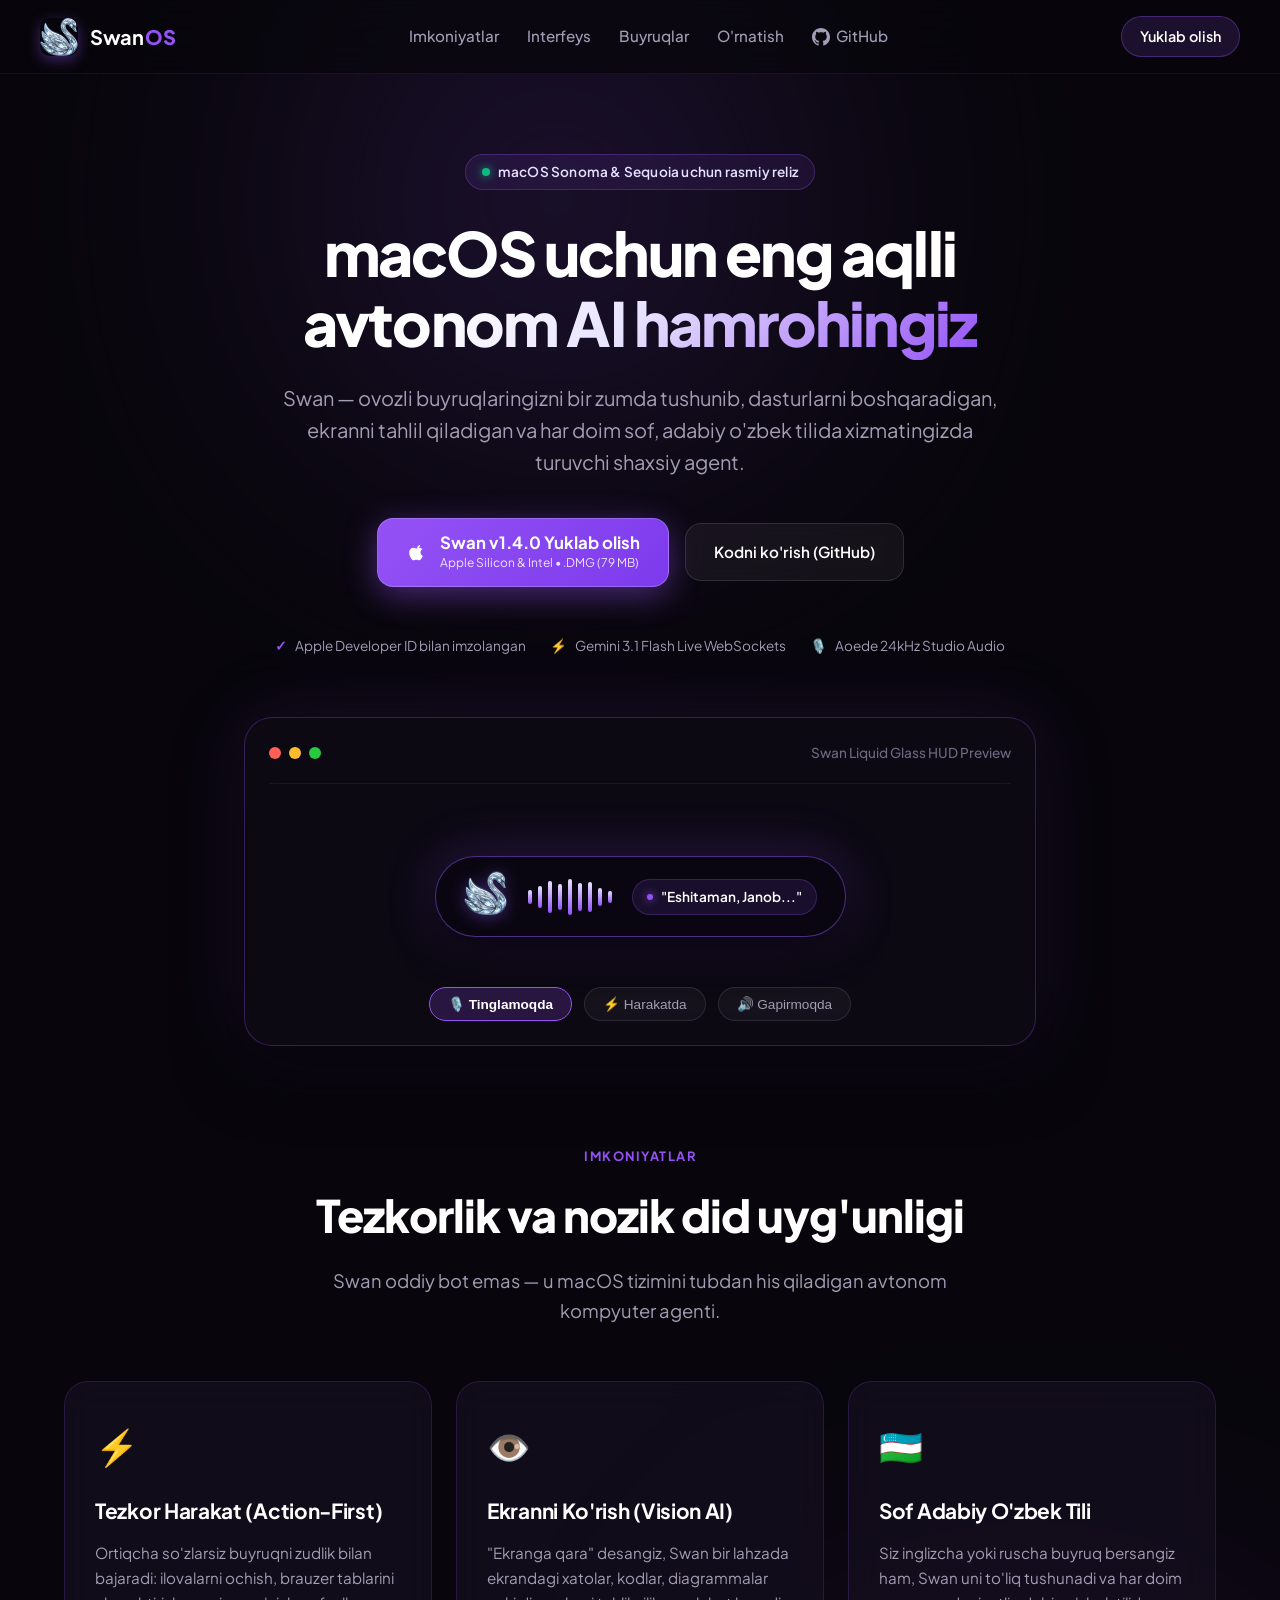
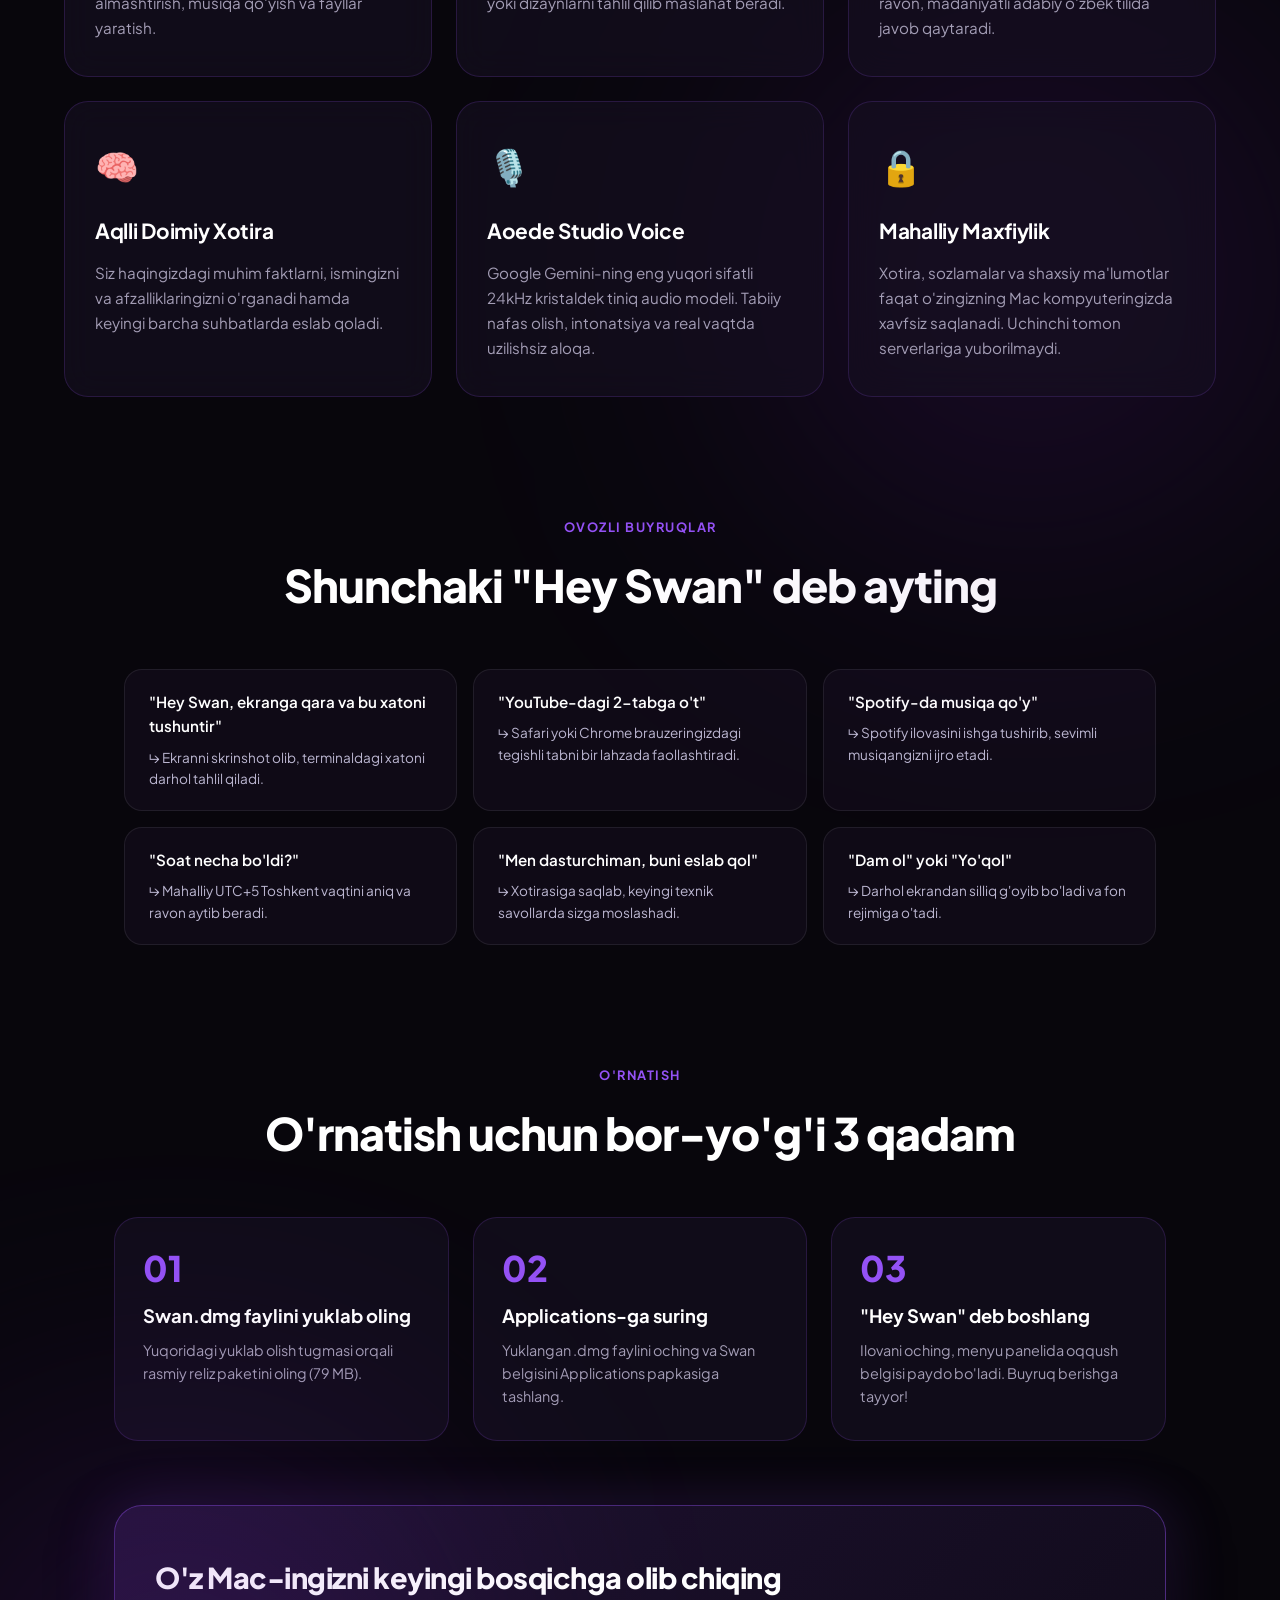
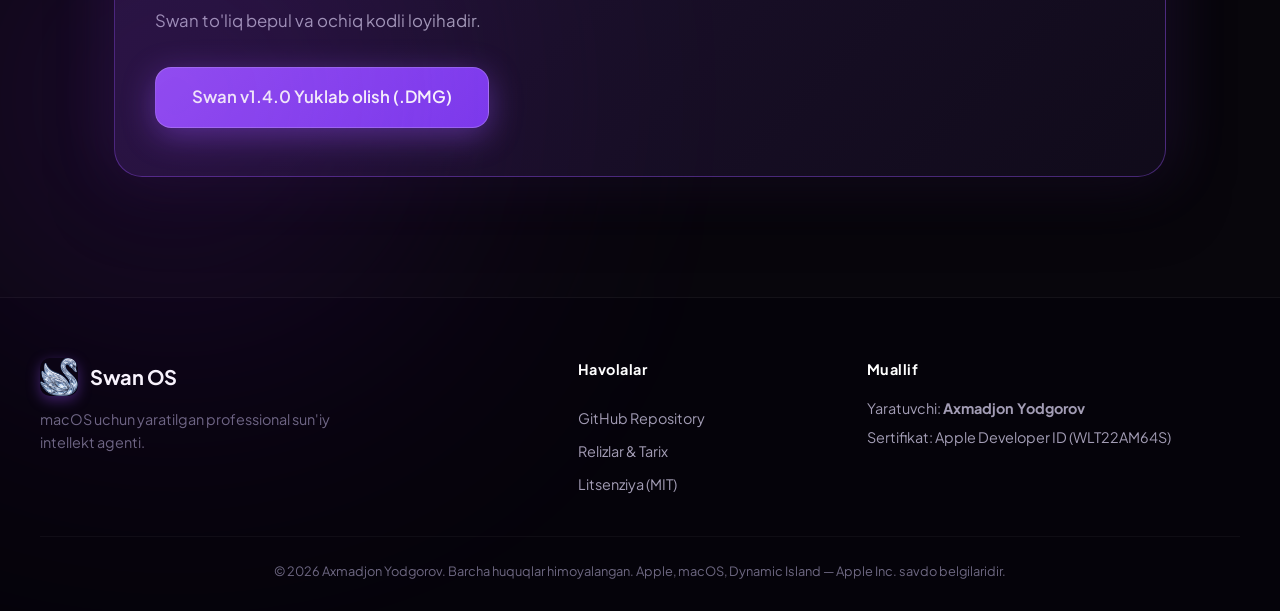
==== commit 2511320e: "feat: System 1 Reflex Engine for mid-speech actions, shadowless Dynamic Island, and frosted report w" ====
--- a/docs/index.html
+++ b/docs/index.html
@@ -65,7 +65,7 @@
             <path d="M18.71 19.5c-.83 1.24-1.71 2.45-3.05 2.47-1.34.03-1.77-.79-3.29-.79-1.53 0-2 .77-3.27.82-1.31.05-2.3-1.32-3.14-2.53C4.25 17 2.94 12.45 4.7 9.39c.87-1.52 2.43-2.48 4.12-2.51 1.28-.02 2.5.87 3.29.87.78 0 2.26-1.07 3.81-.91.65.03 2.47.26 3.64 1.98-.09.06-2.17 1.28-2.15 3.81.03 3.02 2.65 4.03 2.68 4.04-.03.07-.42 1.44-1.38 2.83M15.97 6.37c.61-.75 1.04-1.8 1.01-2.85-.9.04-2.03.62-2.67 1.37-.56.65-1.06 1.71-.93 2.73 1.01.08 2.05-.53 2.59-1.25z"/>
           </svg>
           <div class="btn-text-col">
-            <span class="btn-title">Swan v1.3.1 Yuklab olish</span>
+            <span class="btn-title">Swan v1.4.0 Yuklab olish</span>
             <span class="btn-meta">Apple Silicon & Intel • .DMG (79 MB)</span>
           </div>
         </a>
@@ -250,7 +250,7 @@
           <p class="banner-subtitle">Swan to'liq bepul va ochiq kodli loyihadir.</p>
         </div>
         <a href="https://github.com/AxmadjonTeacher/AI-assistant/releases/latest/download/Swan.dmg" class="btn-primary banner-btn">
-          <span>Swan v1.3.1 Yuklab olish (.DMG)</span>
+          <span>Swan v1.4.0 Yuklab olish (.DMG)</span>
         </a>
       </div>
     </section>
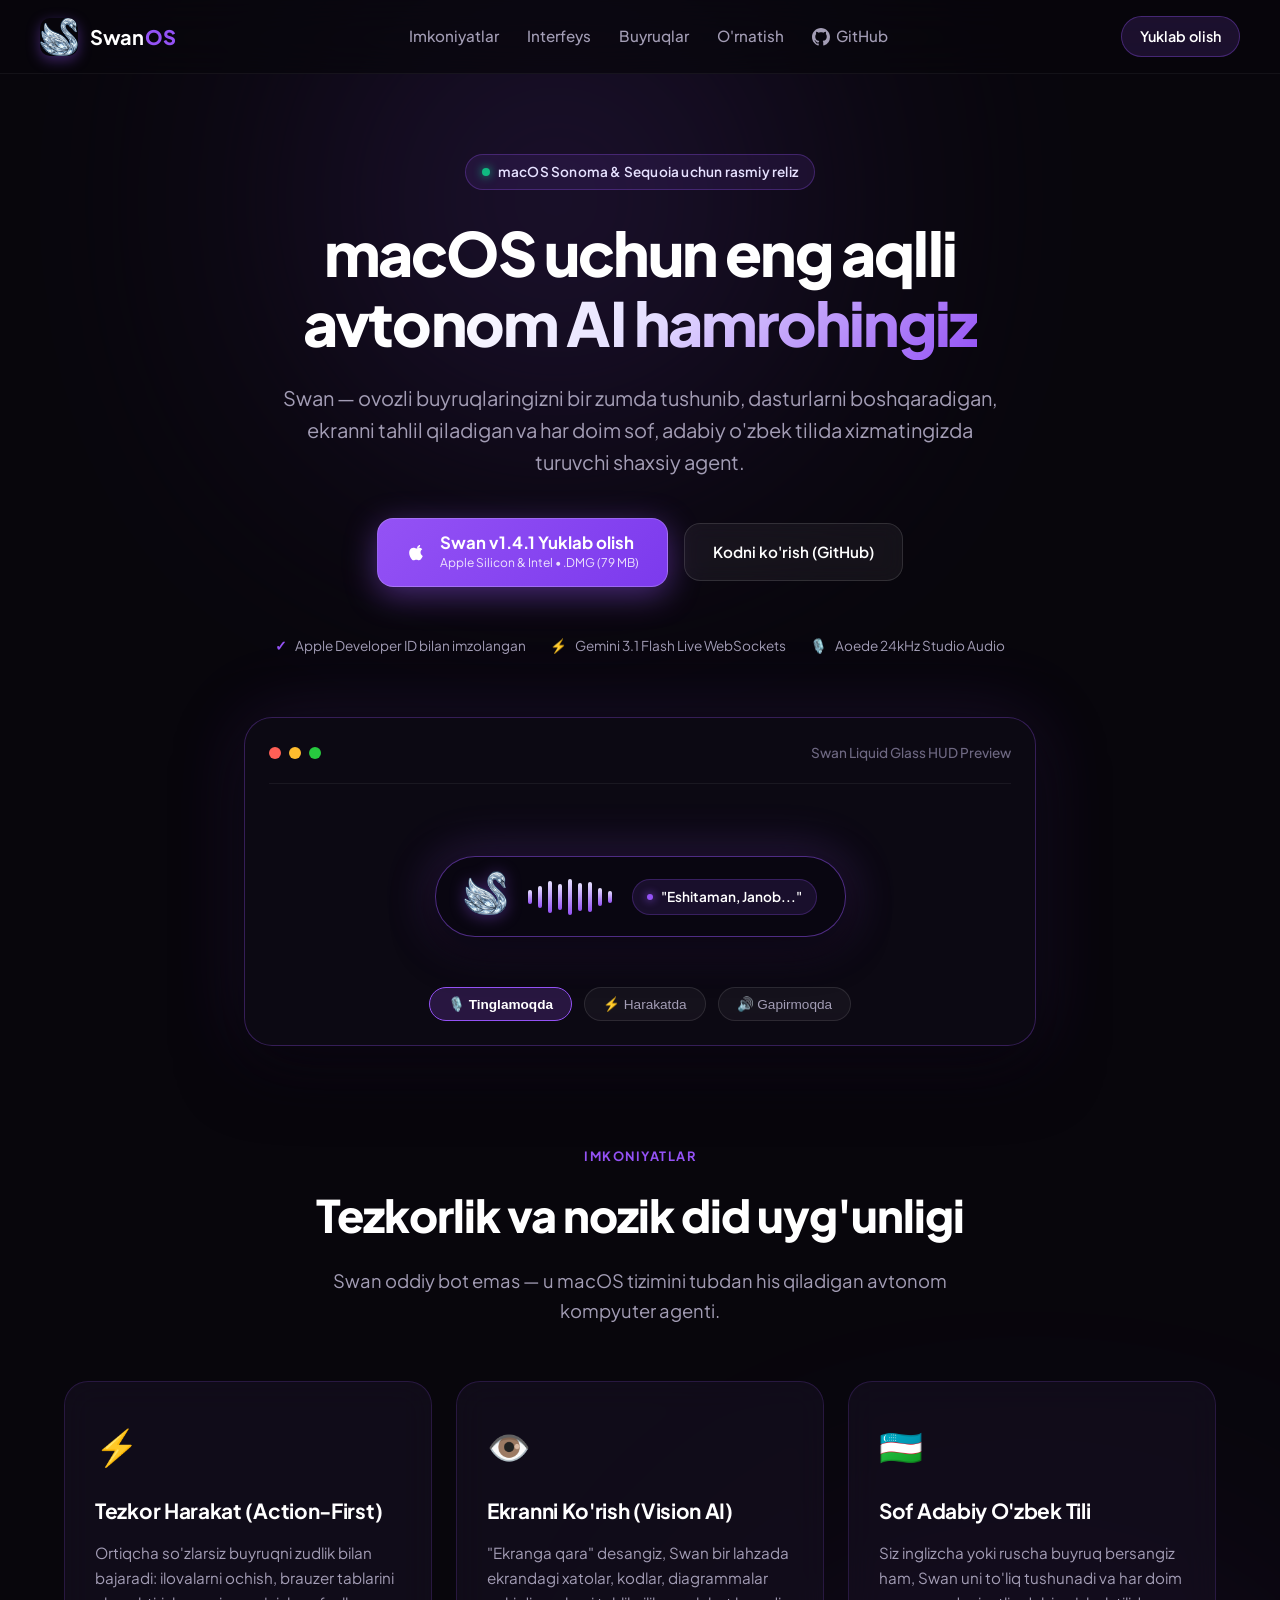
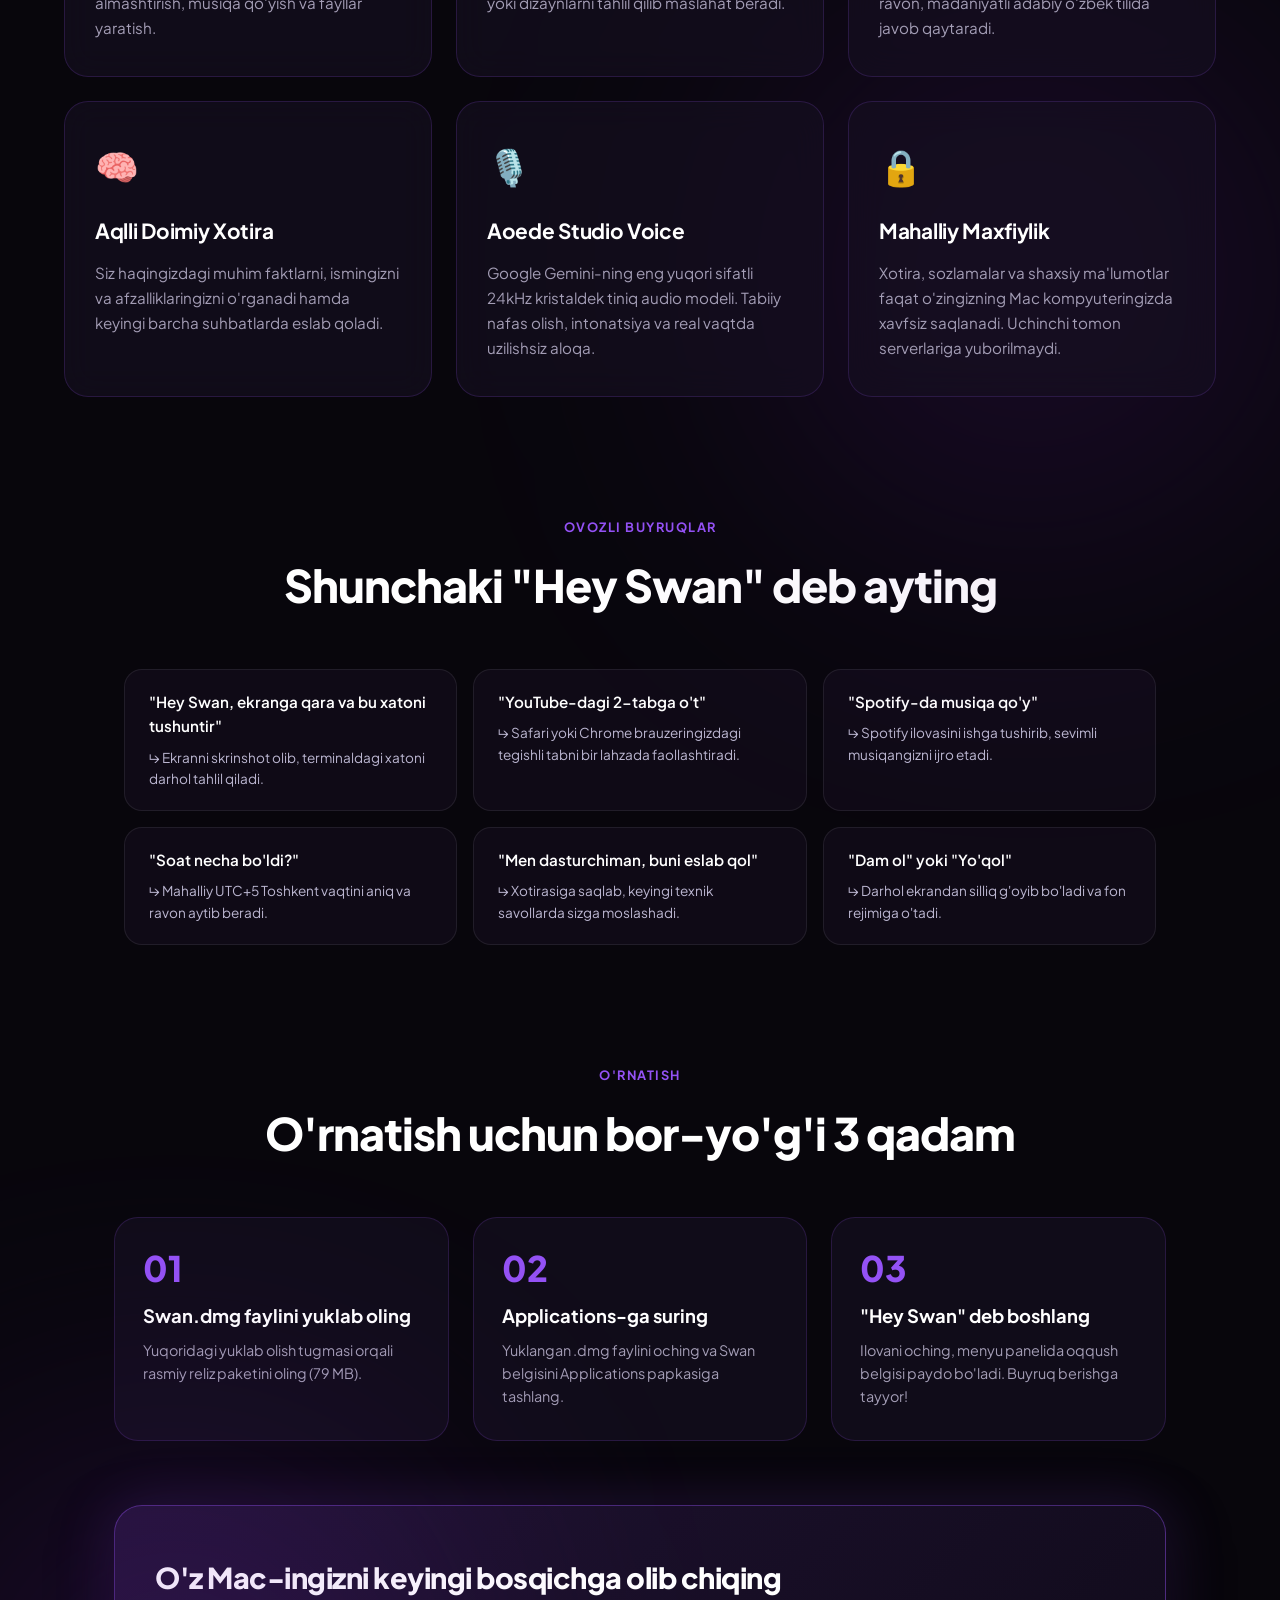
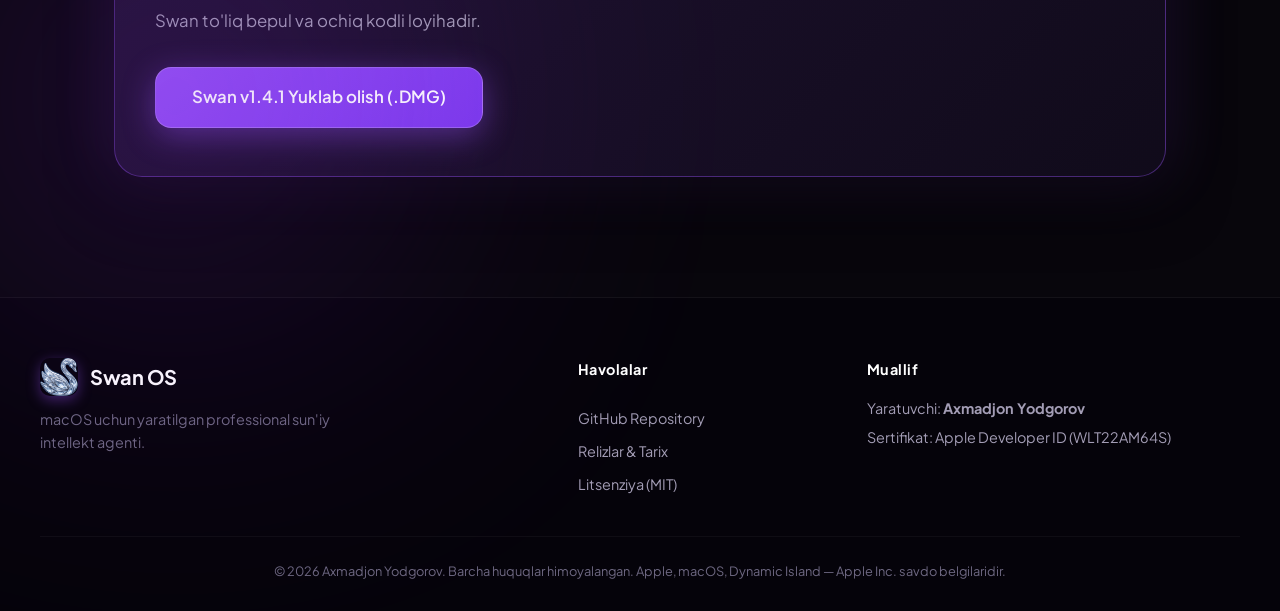
==== commit 0aa3df9e: "feat: Agent HUD manual cancel button, shadowless pill, improved Uzbek accuracy, and macOS Sequoia Se" ====
--- a/docs/index.html
+++ b/docs/index.html
@@ -65,7 +65,7 @@
             <path d="M18.71 19.5c-.83 1.24-1.71 2.45-3.05 2.47-1.34.03-1.77-.79-3.29-.79-1.53 0-2 .77-3.27.82-1.31.05-2.3-1.32-3.14-2.53C4.25 17 2.94 12.45 4.7 9.39c.87-1.52 2.43-2.48 4.12-2.51 1.28-.02 2.5.87 3.29.87.78 0 2.26-1.07 3.81-.91.65.03 2.47.26 3.64 1.98-.09.06-2.17 1.28-2.15 3.81.03 3.02 2.65 4.03 2.68 4.04-.03.07-.42 1.44-1.38 2.83M15.97 6.37c.61-.75 1.04-1.8 1.01-2.85-.9.04-2.03.62-2.67 1.37-.56.65-1.06 1.71-.93 2.73 1.01.08 2.05-.53 2.59-1.25z"/>
           </svg>
           <div class="btn-text-col">
-            <span class="btn-title">Swan v1.4.0 Yuklab olish</span>
+            <span class="btn-title">Swan v1.4.1 Yuklab olish</span>
             <span class="btn-meta">Apple Silicon & Intel • .DMG (79 MB)</span>
           </div>
         </a>
@@ -250,7 +250,7 @@
           <p class="banner-subtitle">Swan to'liq bepul va ochiq kodli loyihadir.</p>
         </div>
         <a href="https://github.com/AxmadjonTeacher/AI-assistant/releases/latest/download/Swan.dmg" class="btn-primary banner-btn">
-          <span>Swan v1.4.0 Yuklab olish (.DMG)</span>
+          <span>Swan v1.4.1 Yuklab olish (.DMG)</span>
         </a>
       </div>
     </section>
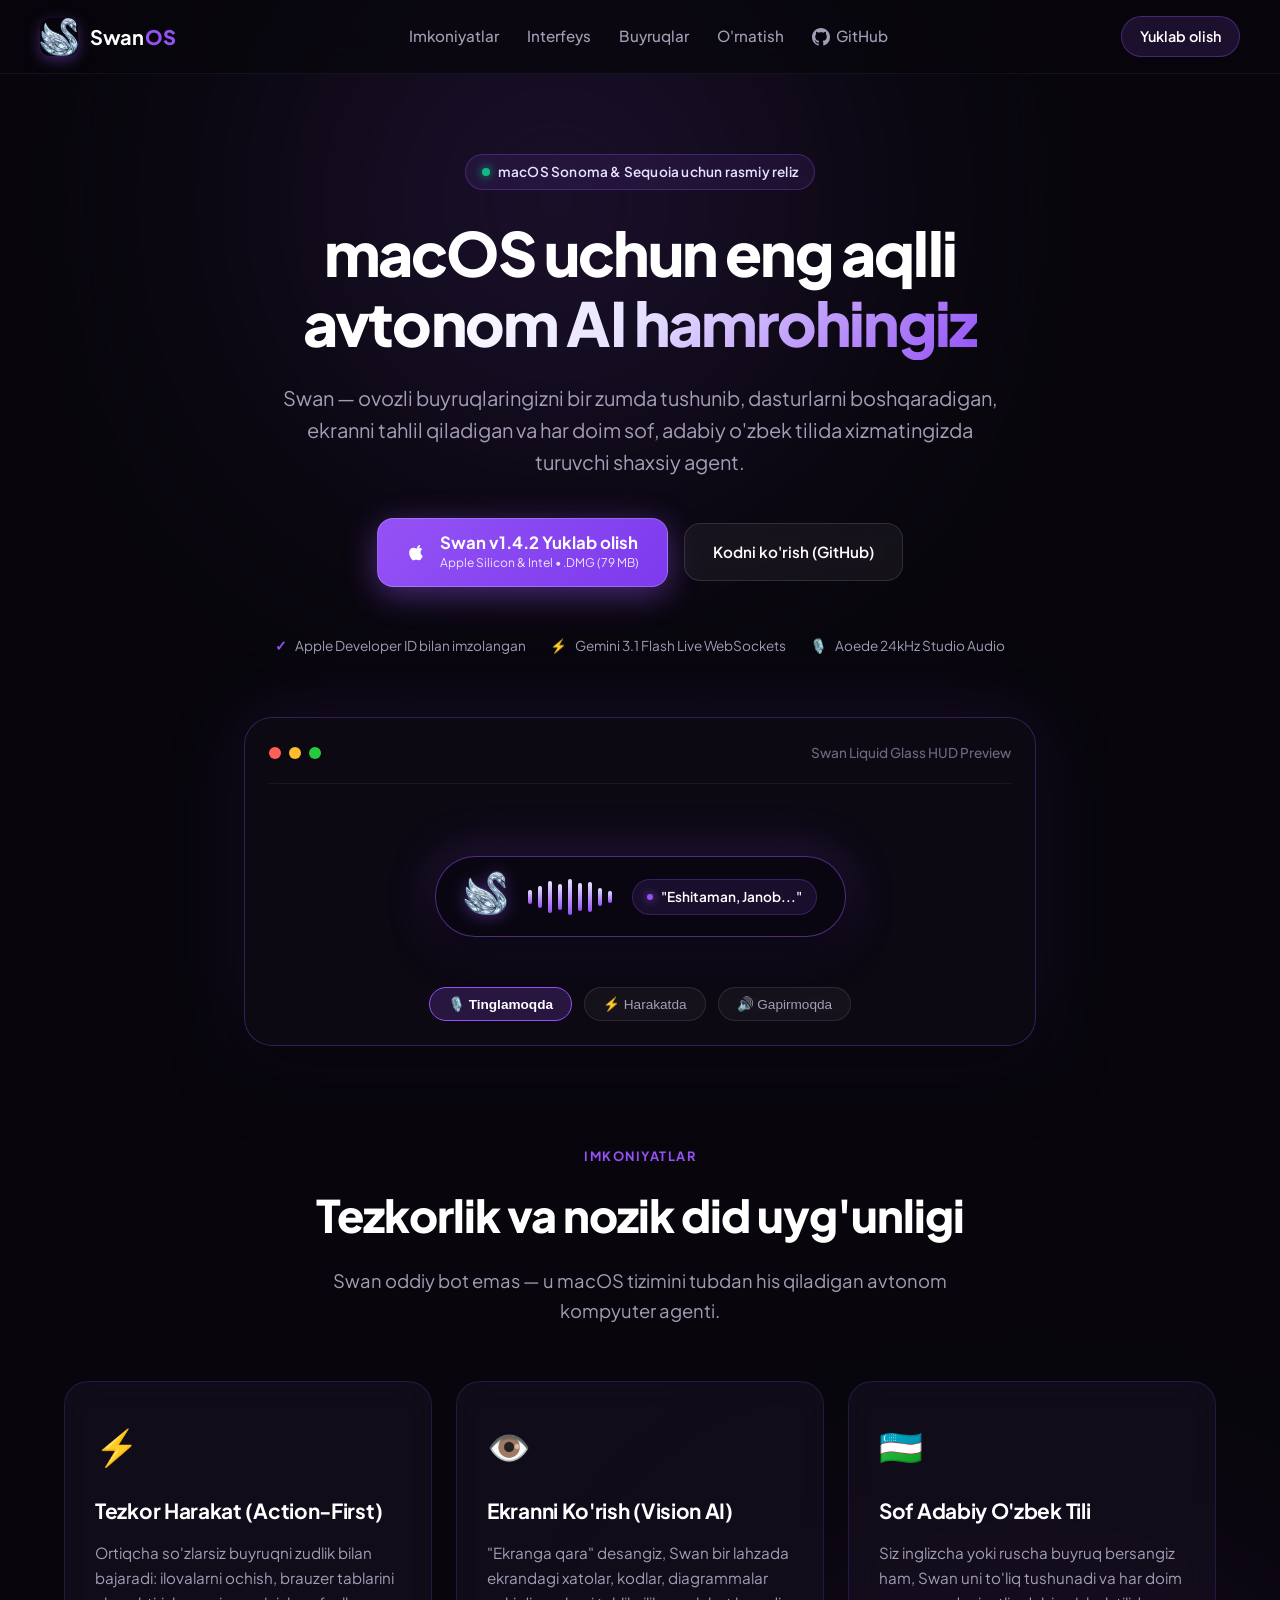
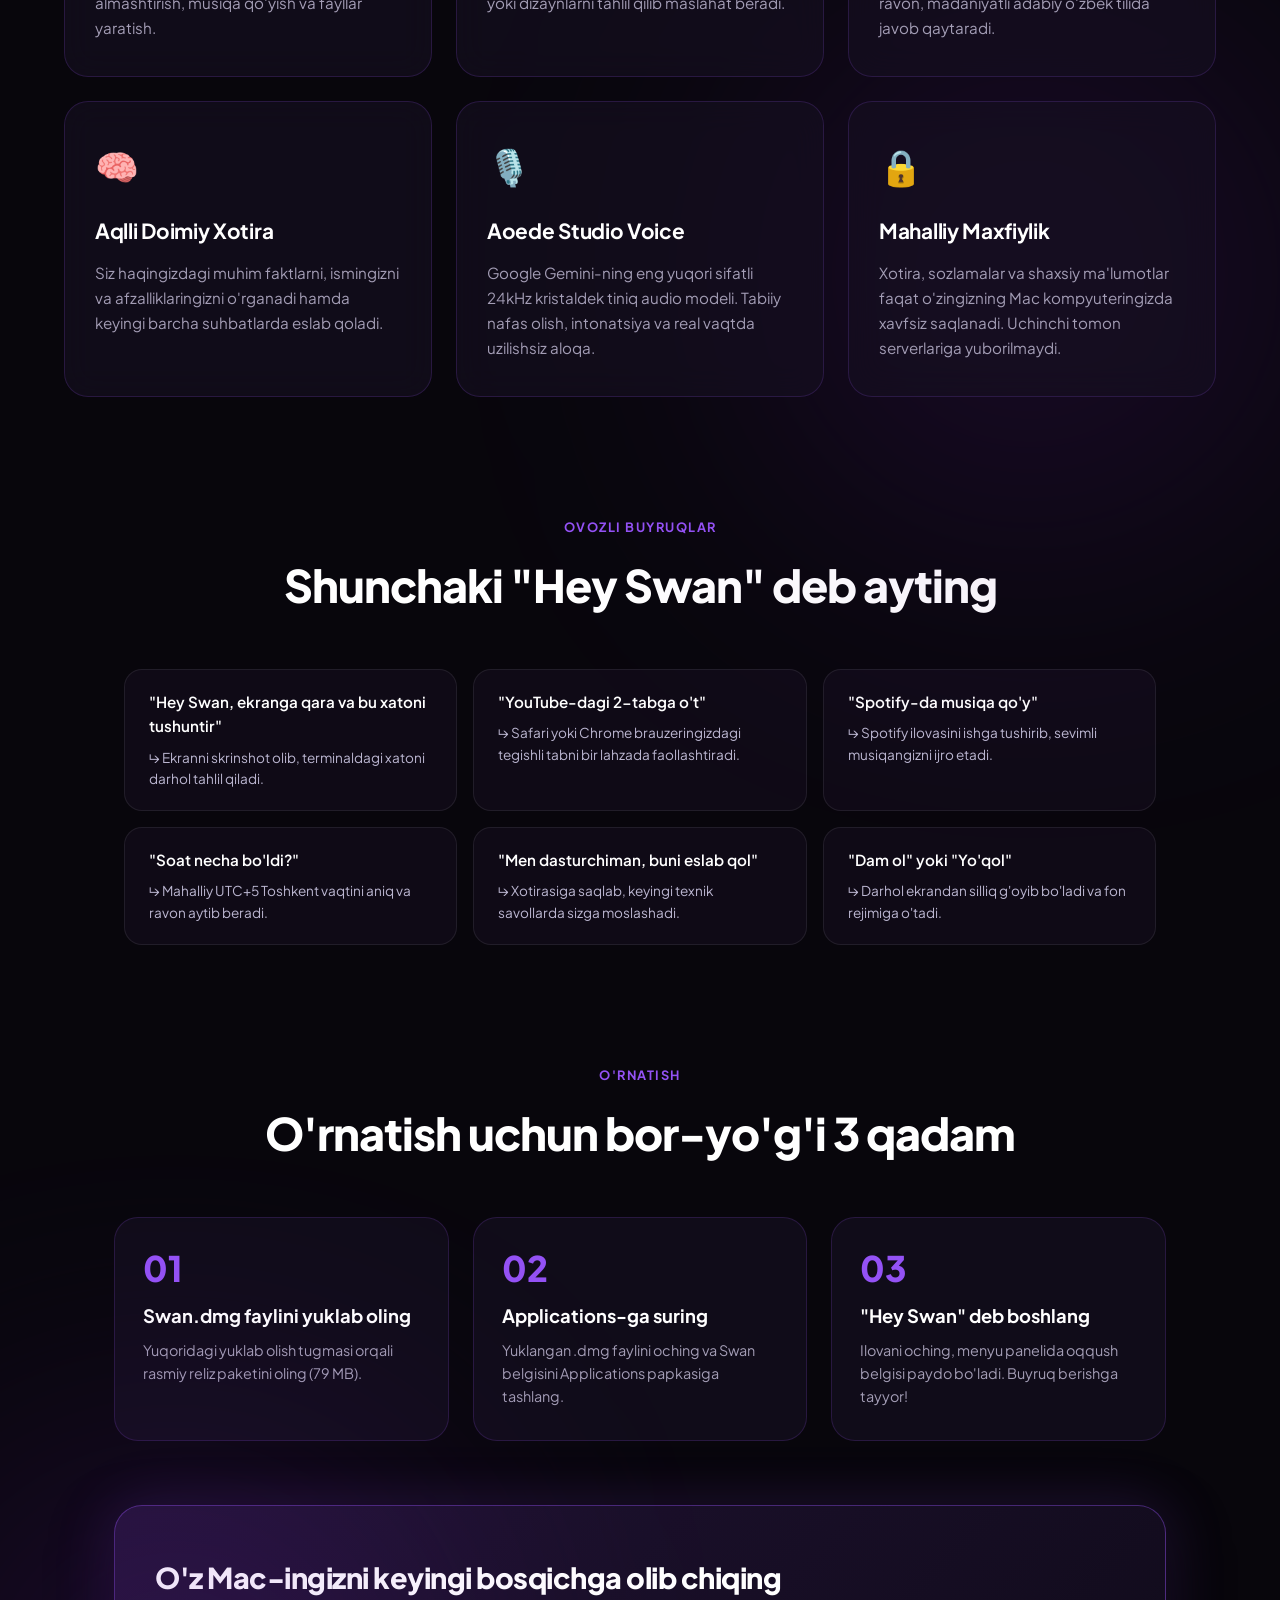
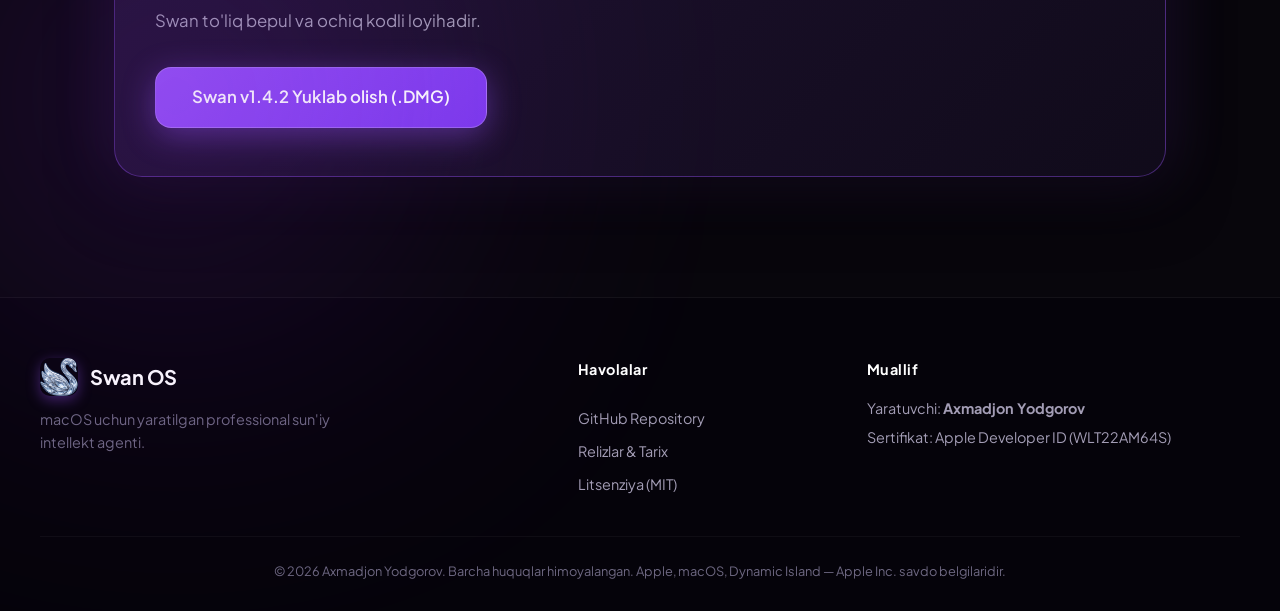
==== commit 1cfadeef: "feat: Complete cursor ablation, and Laya System 1 Decision Engine integration (v1.4.2) - Ablate and " ====
--- a/docs/index.html
+++ b/docs/index.html
@@ -65,7 +65,7 @@
             <path d="M18.71 19.5c-.83 1.24-1.71 2.45-3.05 2.47-1.34.03-1.77-.79-3.29-.79-1.53 0-2 .77-3.27.82-1.31.05-2.3-1.32-3.14-2.53C4.25 17 2.94 12.45 4.7 9.39c.87-1.52 2.43-2.48 4.12-2.51 1.28-.02 2.5.87 3.29.87.78 0 2.26-1.07 3.81-.91.65.03 2.47.26 3.64 1.98-.09.06-2.17 1.28-2.15 3.81.03 3.02 2.65 4.03 2.68 4.04-.03.07-.42 1.44-1.38 2.83M15.97 6.37c.61-.75 1.04-1.8 1.01-2.85-.9.04-2.03.62-2.67 1.37-.56.65-1.06 1.71-.93 2.73 1.01.08 2.05-.53 2.59-1.25z"/>
           </svg>
           <div class="btn-text-col">
-            <span class="btn-title">Swan v1.4.1 Yuklab olish</span>
+            <span class="btn-title">Swan v1.4.2 Yuklab olish</span>
             <span class="btn-meta">Apple Silicon & Intel • .DMG (79 MB)</span>
           </div>
         </a>
@@ -250,7 +250,7 @@
           <p class="banner-subtitle">Swan to'liq bepul va ochiq kodli loyihadir.</p>
         </div>
         <a href="https://github.com/AxmadjonTeacher/AI-assistant/releases/latest/download/Swan.dmg" class="btn-primary banner-btn">
-          <span>Swan v1.4.1 Yuklab olish (.DMG)</span>
+          <span>Swan v1.4.2 Yuklab olish (.DMG)</span>
         </a>
       </div>
     </section>
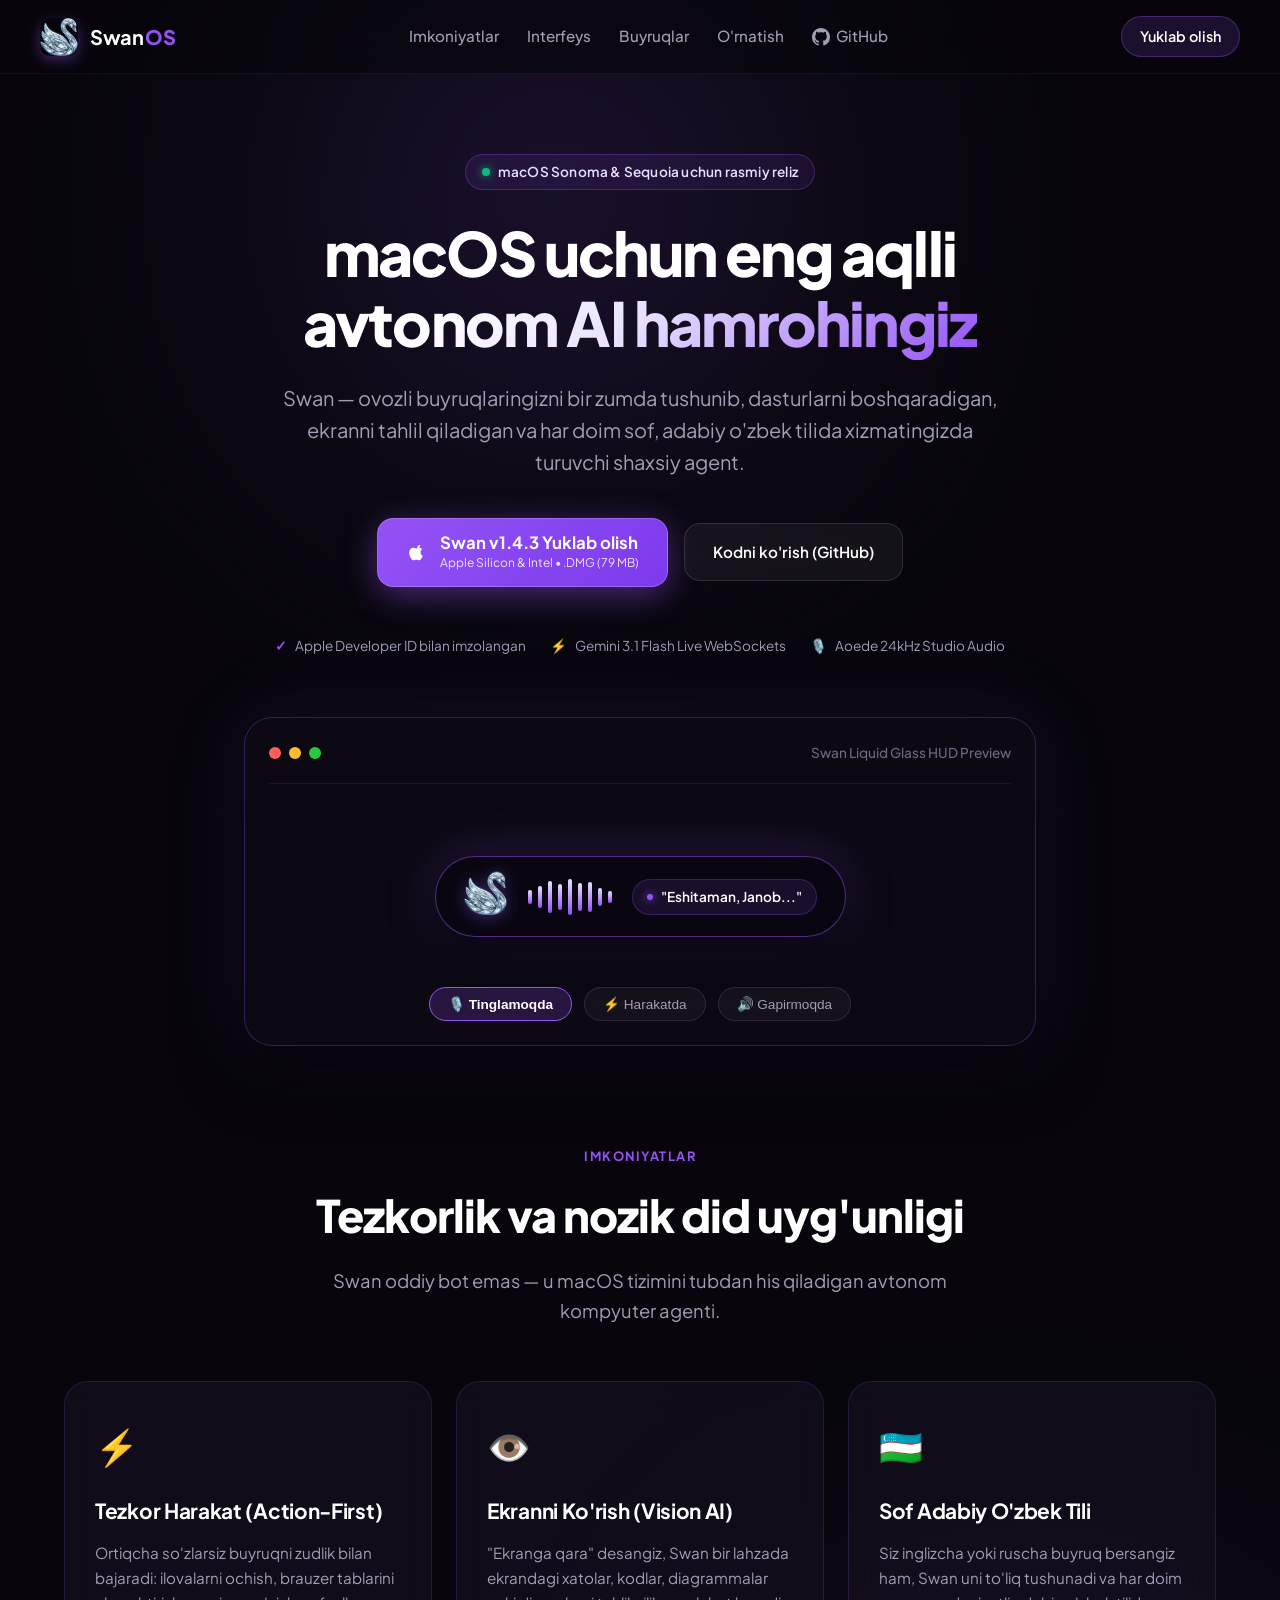
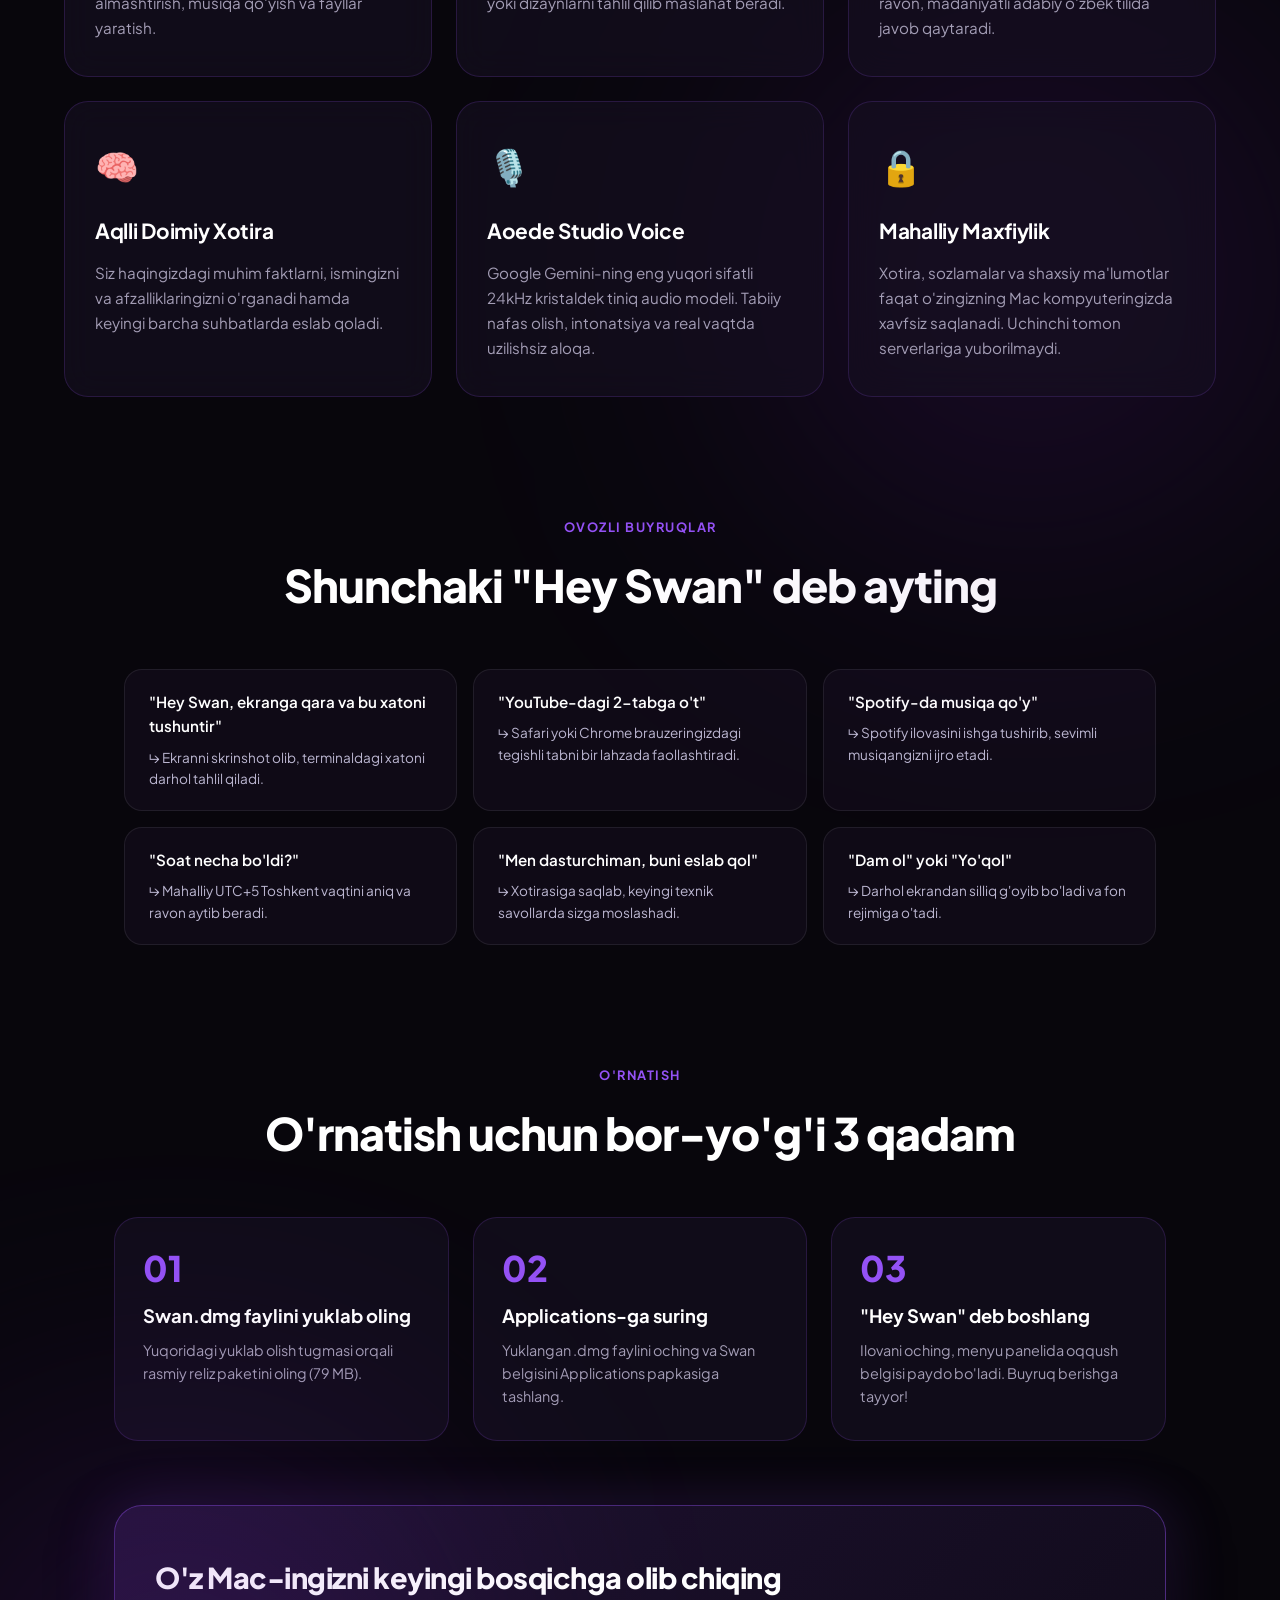
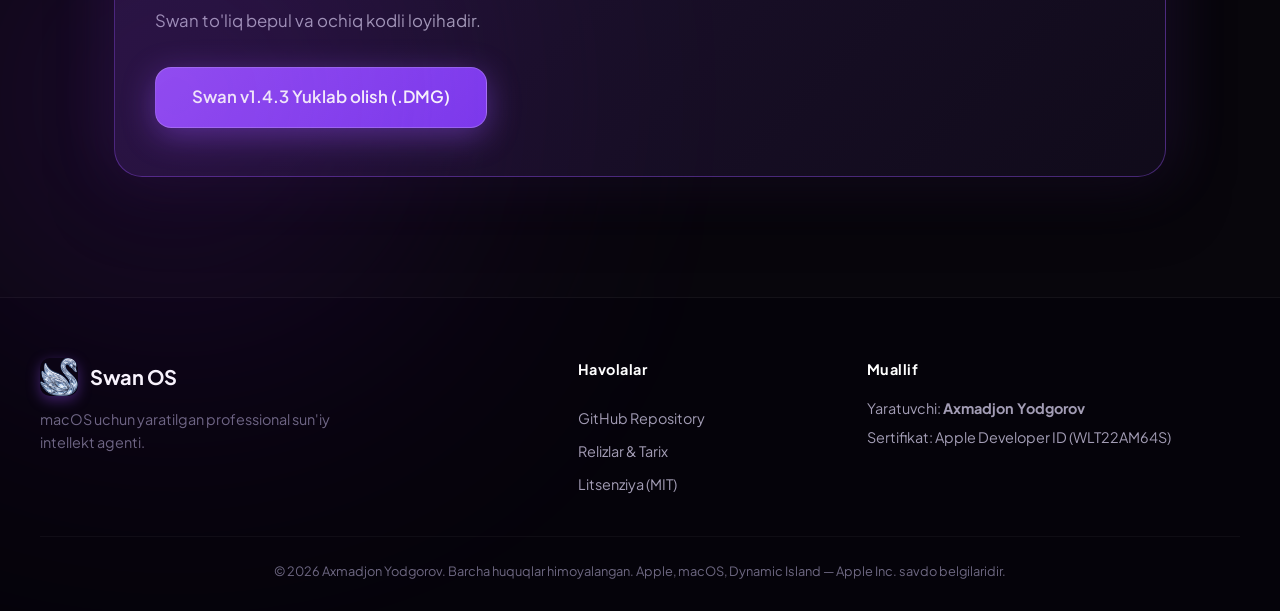
==== commit afeef391: "feat: Ultra-fast instant wake, silent reflex actions, and Dynamic Island corner fix (v1.4.3)" ====
--- a/docs/index.html
+++ b/docs/index.html
@@ -65,7 +65,7 @@
             <path d="M18.71 19.5c-.83 1.24-1.71 2.45-3.05 2.47-1.34.03-1.77-.79-3.29-.79-1.53 0-2 .77-3.27.82-1.31.05-2.3-1.32-3.14-2.53C4.25 17 2.94 12.45 4.7 9.39c.87-1.52 2.43-2.48 4.12-2.51 1.28-.02 2.5.87 3.29.87.78 0 2.26-1.07 3.81-.91.65.03 2.47.26 3.64 1.98-.09.06-2.17 1.28-2.15 3.81.03 3.02 2.65 4.03 2.68 4.04-.03.07-.42 1.44-1.38 2.83M15.97 6.37c.61-.75 1.04-1.8 1.01-2.85-.9.04-2.03.62-2.67 1.37-.56.65-1.06 1.71-.93 2.73 1.01.08 2.05-.53 2.59-1.25z"/>
           </svg>
           <div class="btn-text-col">
-            <span class="btn-title">Swan v1.4.2 Yuklab olish</span>
+            <span class="btn-title">Swan v1.4.3 Yuklab olish</span>
             <span class="btn-meta">Apple Silicon & Intel • .DMG (79 MB)</span>
           </div>
         </a>
@@ -250,7 +250,7 @@
           <p class="banner-subtitle">Swan to'liq bepul va ochiq kodli loyihadir.</p>
         </div>
         <a href="https://github.com/AxmadjonTeacher/AI-assistant/releases/latest/download/Swan.dmg" class="btn-primary banner-btn">
-          <span>Swan v1.4.2 Yuklab olish (.DMG)</span>
+          <span>Swan v1.4.3 Yuklab olish (.DMG)</span>
         </a>
       </div>
     </section>
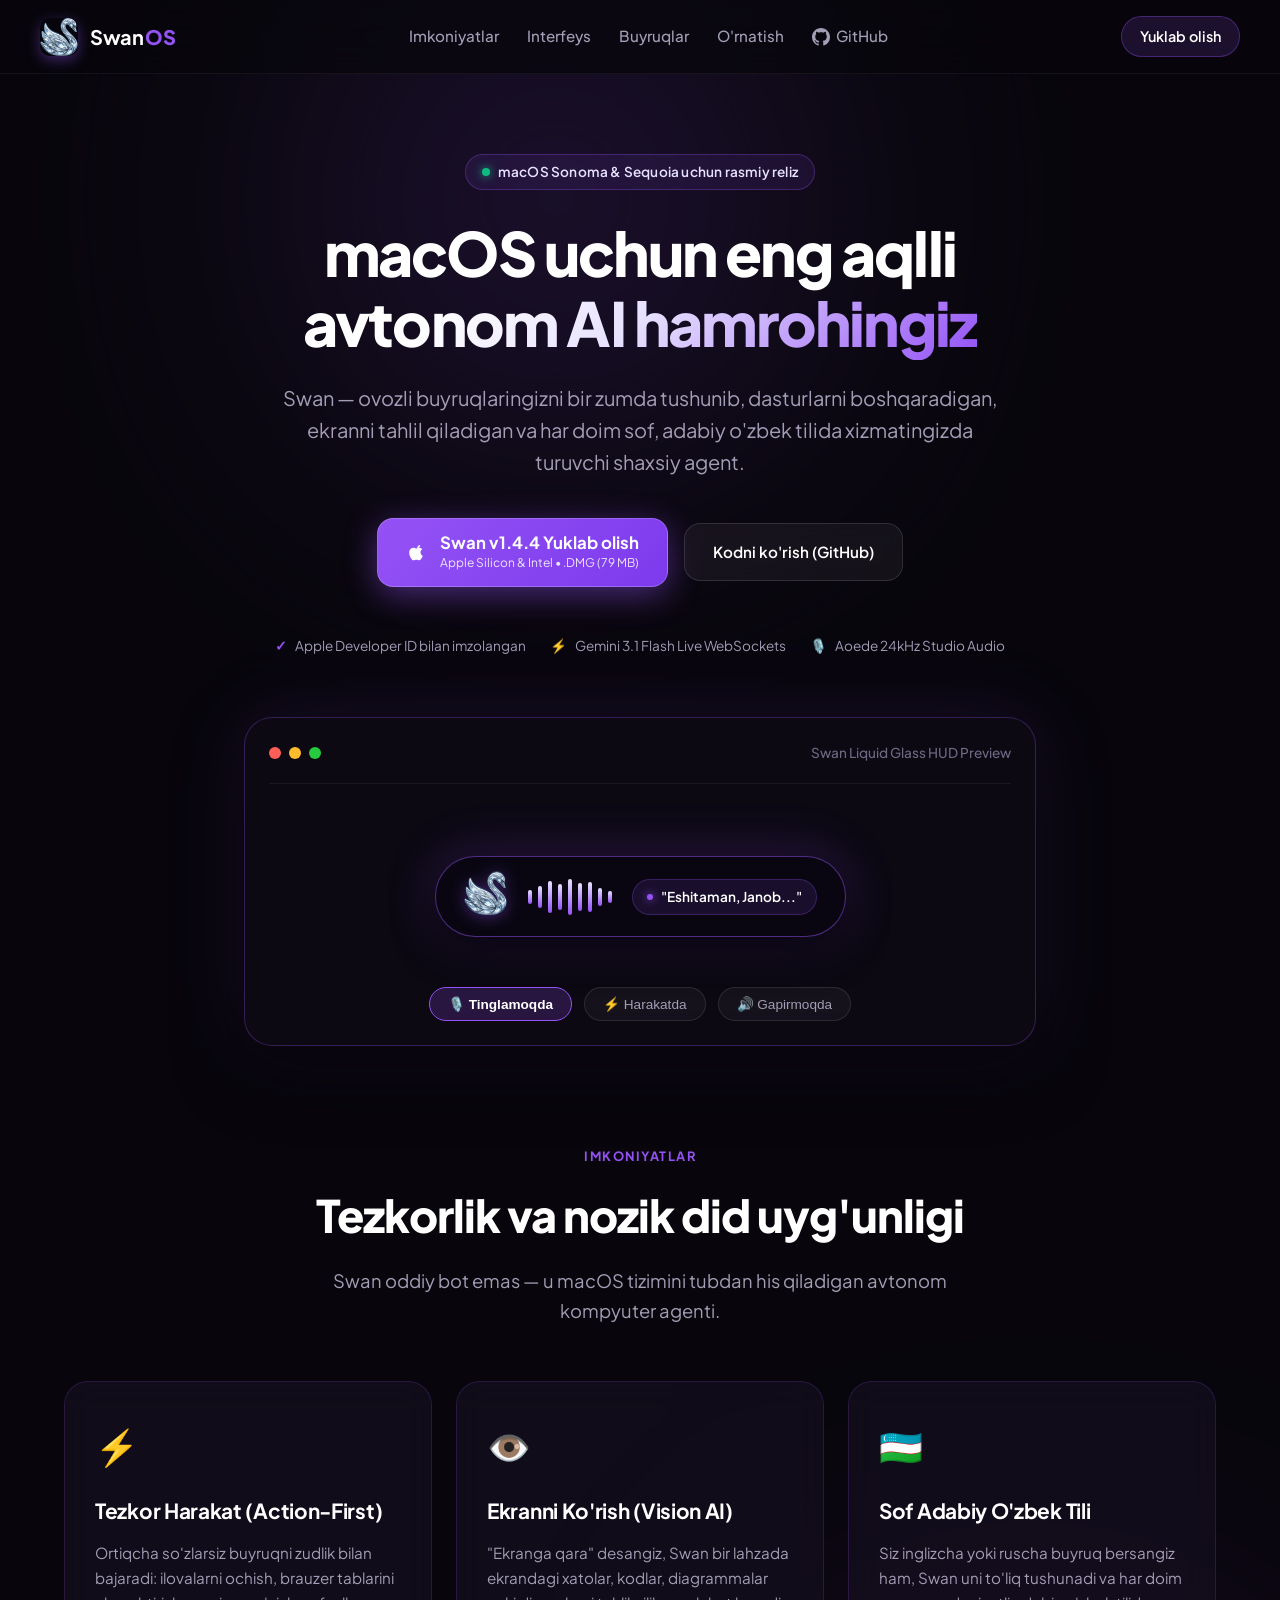
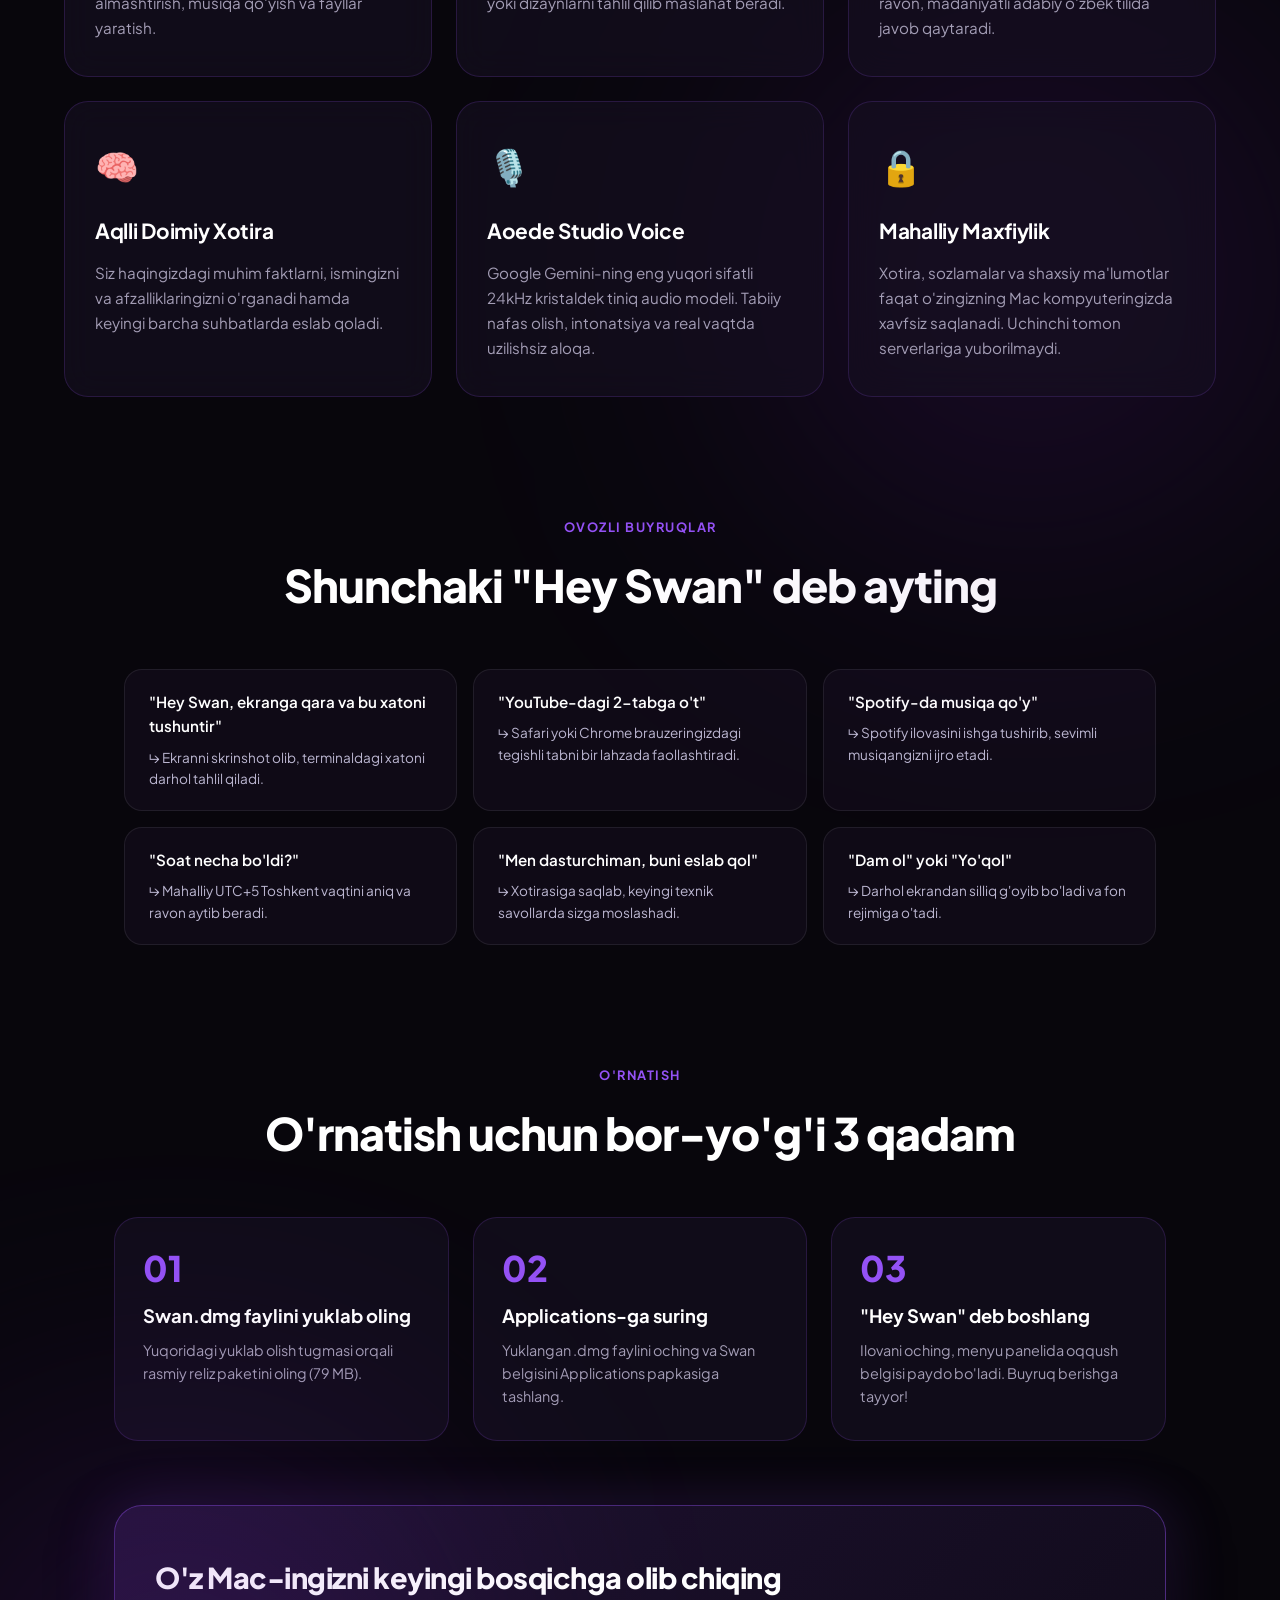
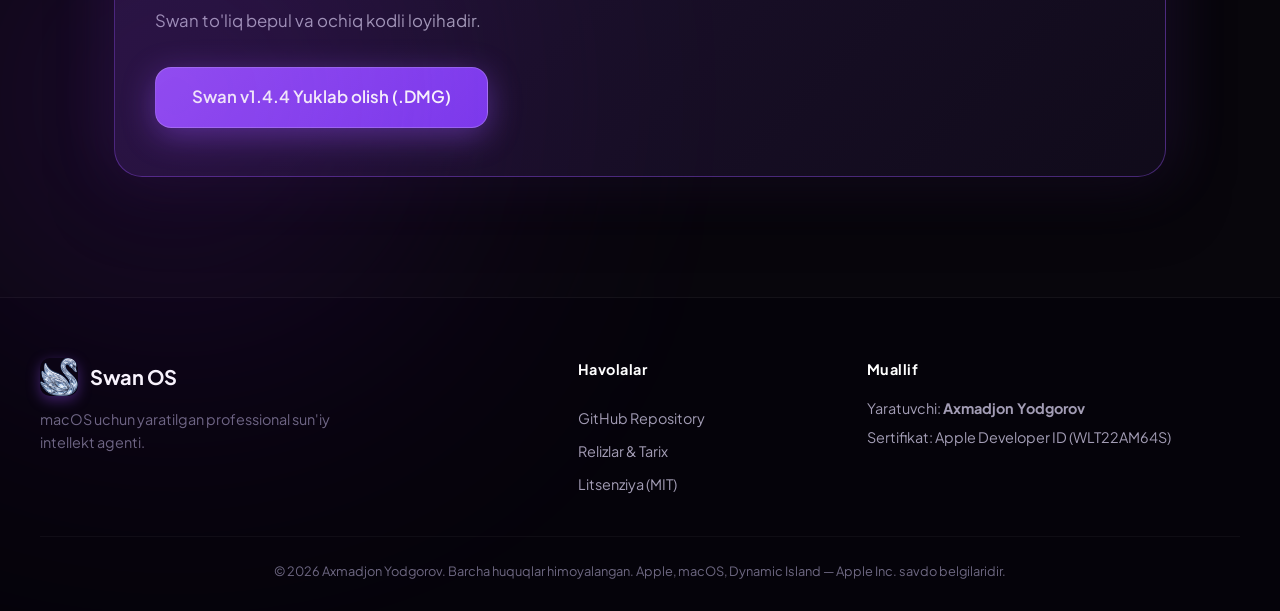
==== commit f75c8bff: "feat: Restore spoken responses, eliminate 3.3s reconnect bug, and add 20ms command grammar (v1.4.4)" ====
--- a/docs/index.html
+++ b/docs/index.html
@@ -65,7 +65,7 @@
             <path d="M18.71 19.5c-.83 1.24-1.71 2.45-3.05 2.47-1.34.03-1.77-.79-3.29-.79-1.53 0-2 .77-3.27.82-1.31.05-2.3-1.32-3.14-2.53C4.25 17 2.94 12.45 4.7 9.39c.87-1.52 2.43-2.48 4.12-2.51 1.28-.02 2.5.87 3.29.87.78 0 2.26-1.07 3.81-.91.65.03 2.47.26 3.64 1.98-.09.06-2.17 1.28-2.15 3.81.03 3.02 2.65 4.03 2.68 4.04-.03.07-.42 1.44-1.38 2.83M15.97 6.37c.61-.75 1.04-1.8 1.01-2.85-.9.04-2.03.62-2.67 1.37-.56.65-1.06 1.71-.93 2.73 1.01.08 2.05-.53 2.59-1.25z"/>
           </svg>
           <div class="btn-text-col">
-            <span class="btn-title">Swan v1.4.3 Yuklab olish</span>
+            <span class="btn-title">Swan v1.4.4 Yuklab olish</span>
             <span class="btn-meta">Apple Silicon & Intel • .DMG (79 MB)</span>
           </div>
         </a>
@@ -250,7 +250,7 @@
           <p class="banner-subtitle">Swan to'liq bepul va ochiq kodli loyihadir.</p>
         </div>
         <a href="https://github.com/AxmadjonTeacher/AI-assistant/releases/latest/download/Swan.dmg" class="btn-primary banner-btn">
-          <span>Swan v1.4.3 Yuklab olish (.DMG)</span>
+          <span>Swan v1.4.4 Yuklab olish (.DMG)</span>
         </a>
       </div>
     </section>
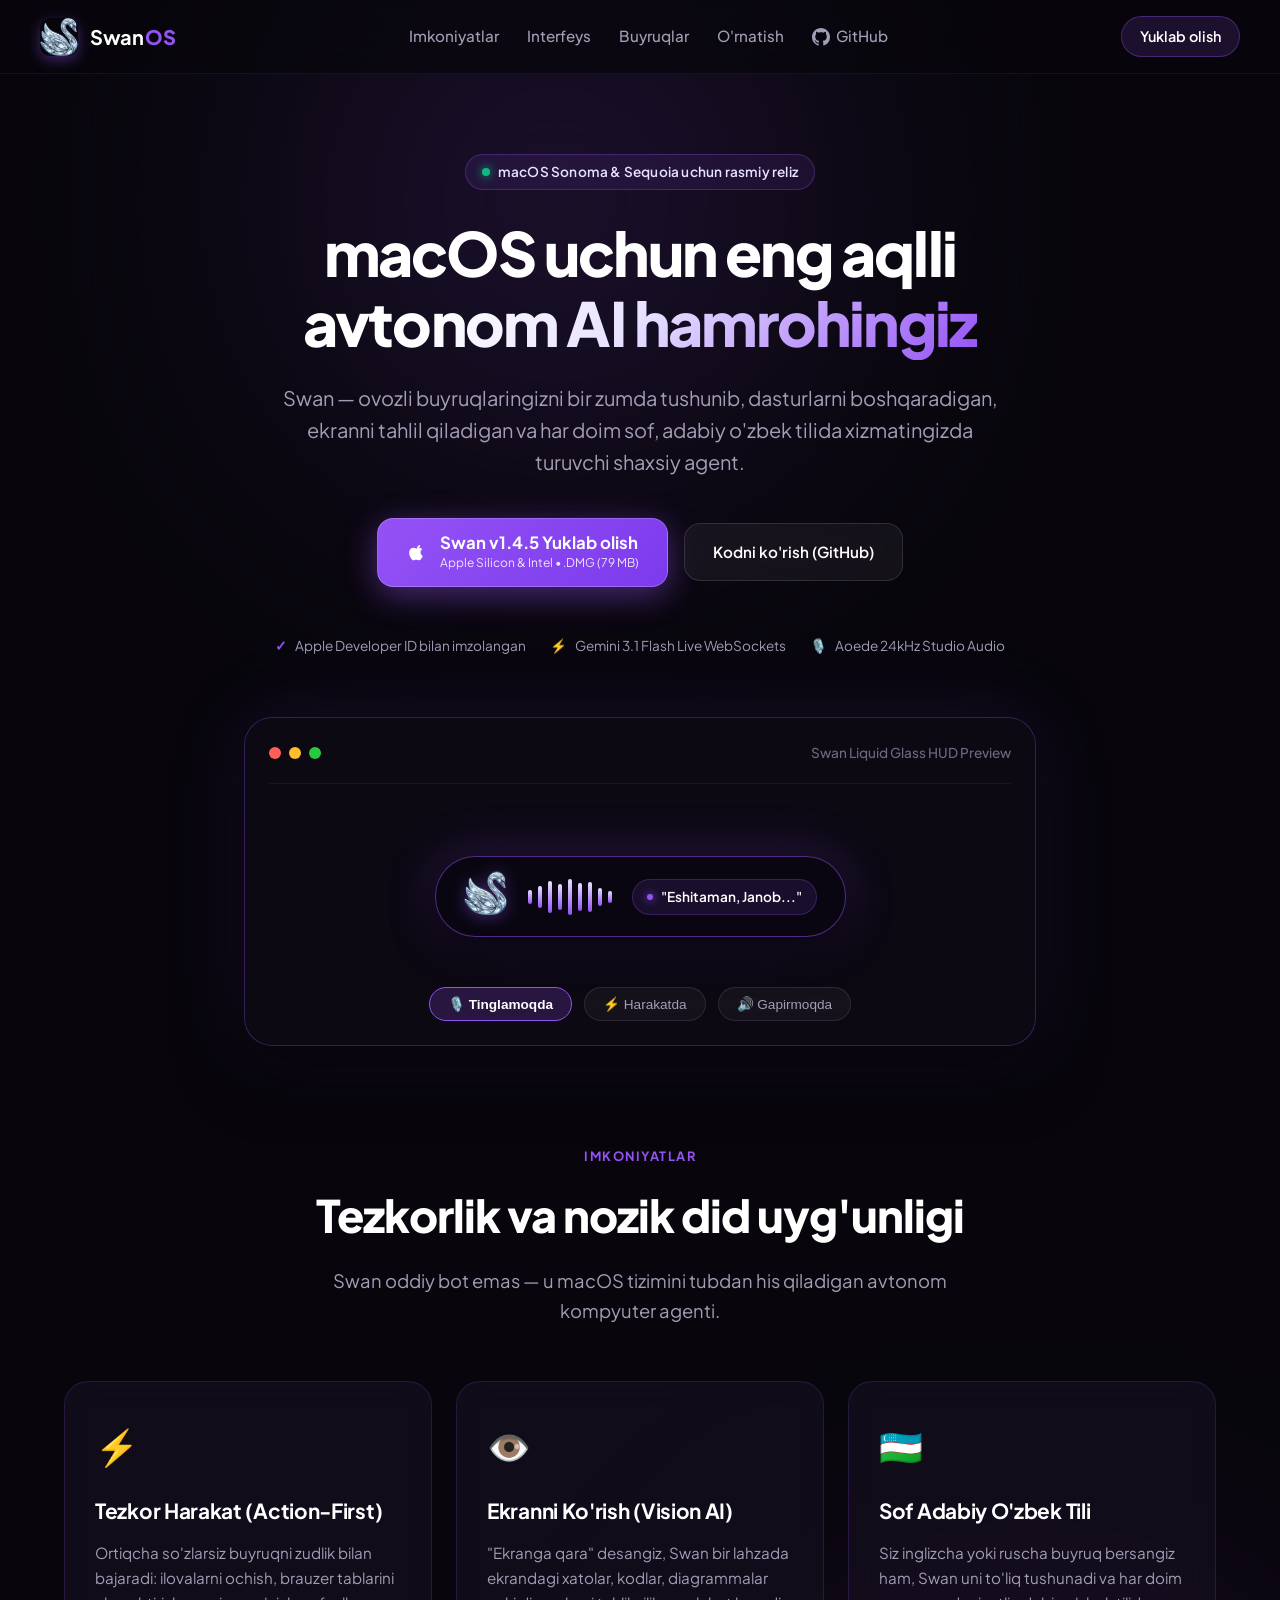
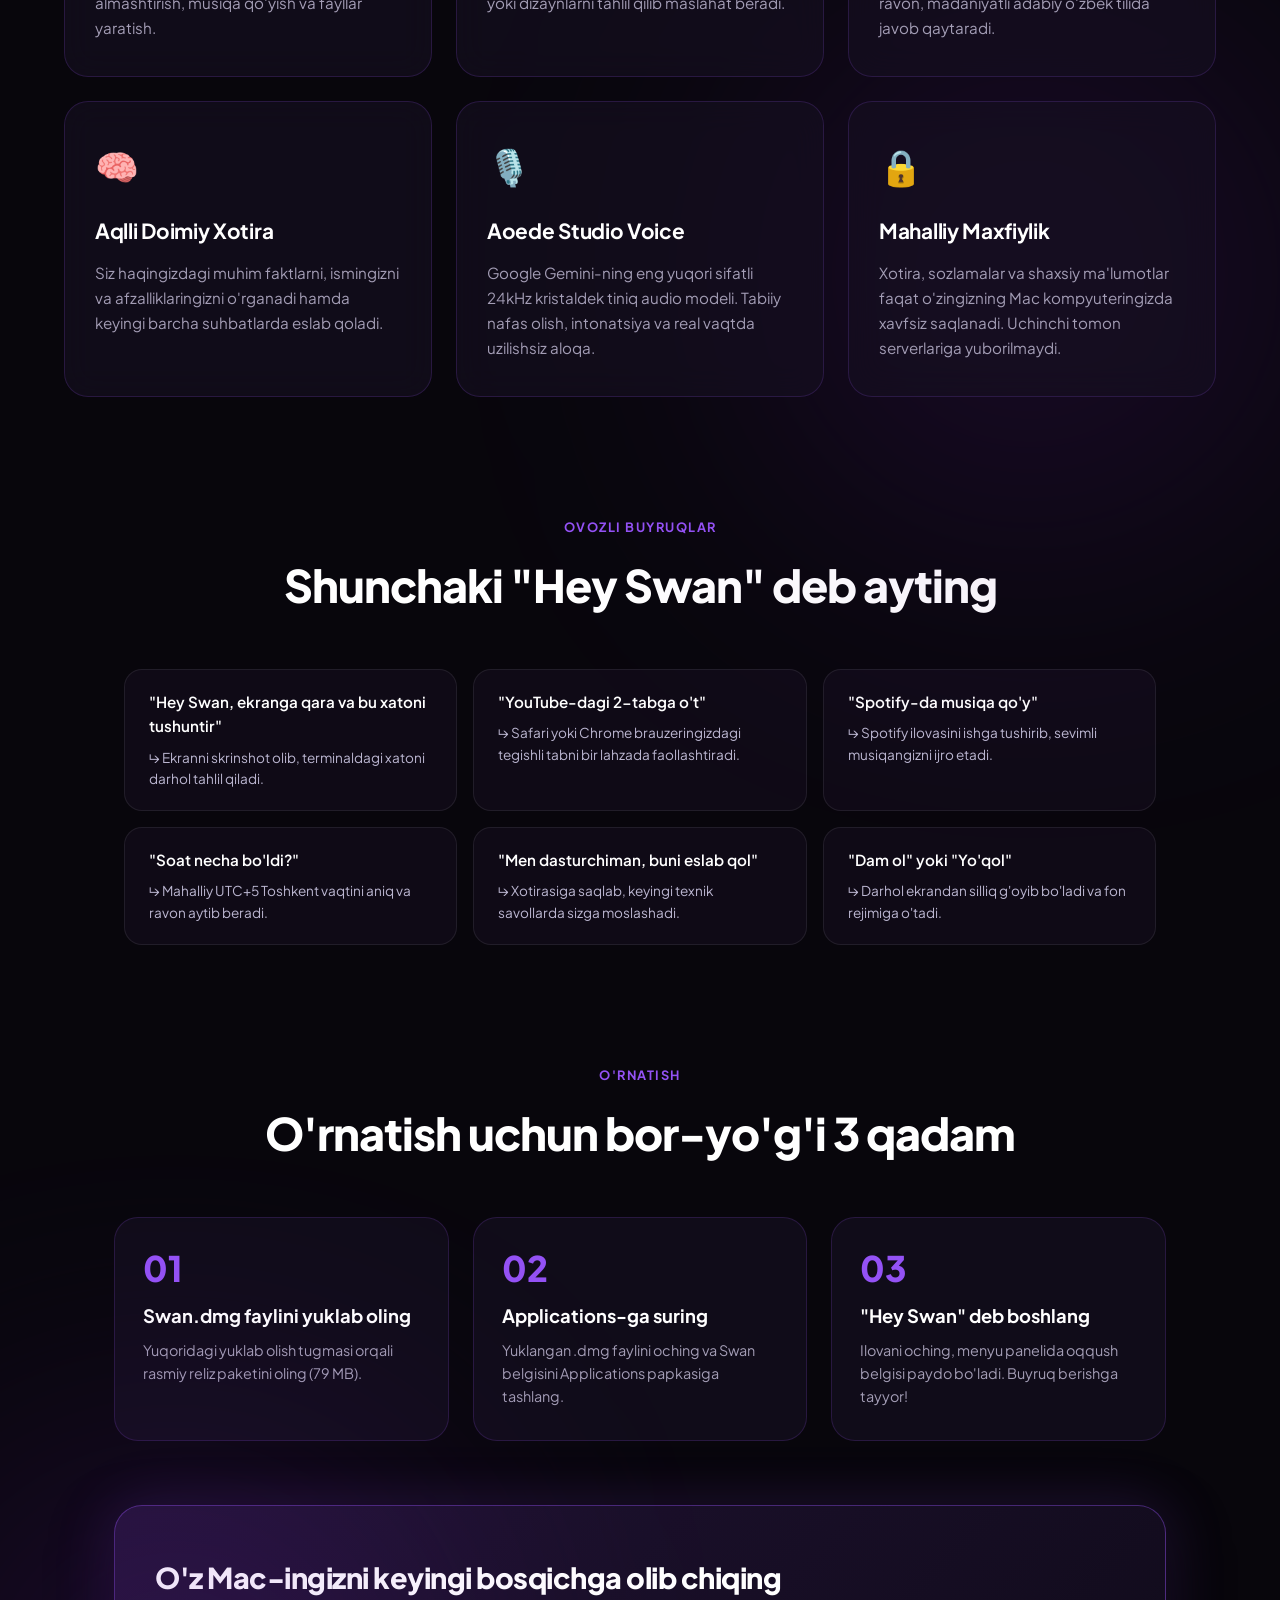
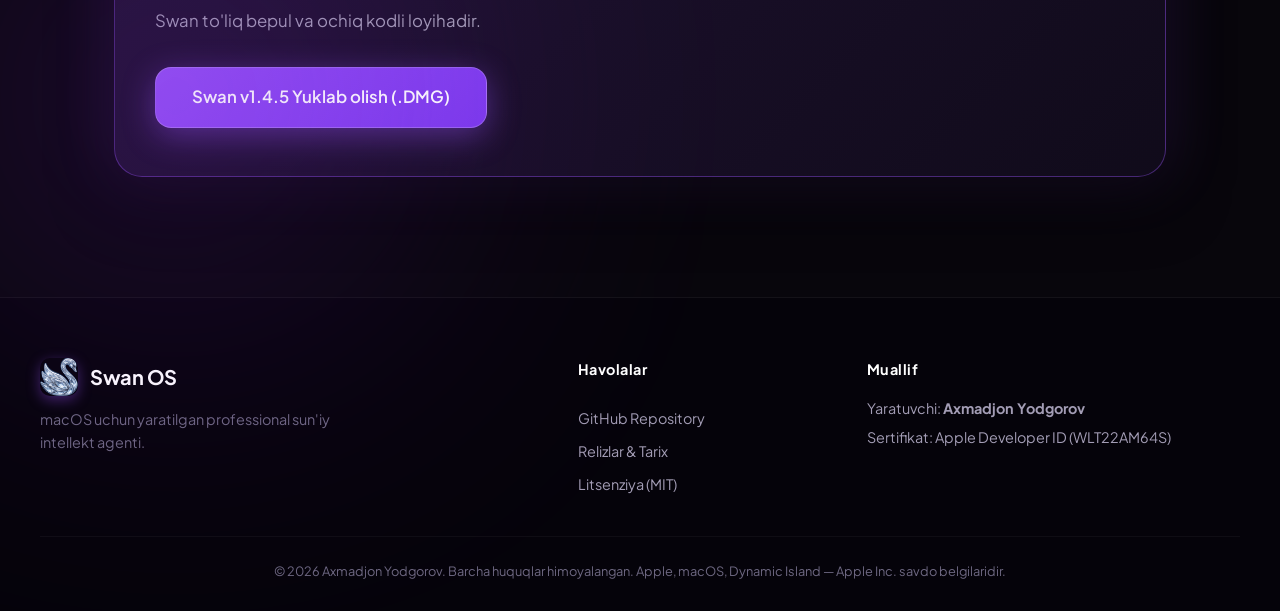
==== commit 0ab62637: "feat: Enable instant mid-sentence silent execution, remove robotic voice responses, and clean up rep" ====
--- a/docs/index.html
+++ b/docs/index.html
@@ -65,7 +65,7 @@
             <path d="M18.71 19.5c-.83 1.24-1.71 2.45-3.05 2.47-1.34.03-1.77-.79-3.29-.79-1.53 0-2 .77-3.27.82-1.31.05-2.3-1.32-3.14-2.53C4.25 17 2.94 12.45 4.7 9.39c.87-1.52 2.43-2.48 4.12-2.51 1.28-.02 2.5.87 3.29.87.78 0 2.26-1.07 3.81-.91.65.03 2.47.26 3.64 1.98-.09.06-2.17 1.28-2.15 3.81.03 3.02 2.65 4.03 2.68 4.04-.03.07-.42 1.44-1.38 2.83M15.97 6.37c.61-.75 1.04-1.8 1.01-2.85-.9.04-2.03.62-2.67 1.37-.56.65-1.06 1.71-.93 2.73 1.01.08 2.05-.53 2.59-1.25z"/>
           </svg>
           <div class="btn-text-col">
-            <span class="btn-title">Swan v1.4.4 Yuklab olish</span>
+            <span class="btn-title">Swan v1.4.5 Yuklab olish</span>
             <span class="btn-meta">Apple Silicon & Intel • .DMG (79 MB)</span>
           </div>
         </a>
@@ -250,7 +250,7 @@
           <p class="banner-subtitle">Swan to'liq bepul va ochiq kodli loyihadir.</p>
         </div>
         <a href="https://github.com/AxmadjonTeacher/AI-assistant/releases/latest/download/Swan.dmg" class="btn-primary banner-btn">
-          <span>Swan v1.4.4 Yuklab olish (.DMG)</span>
+          <span>Swan v1.4.5 Yuklab olish (.DMG)</span>
         </a>
       </div>
     </section>
